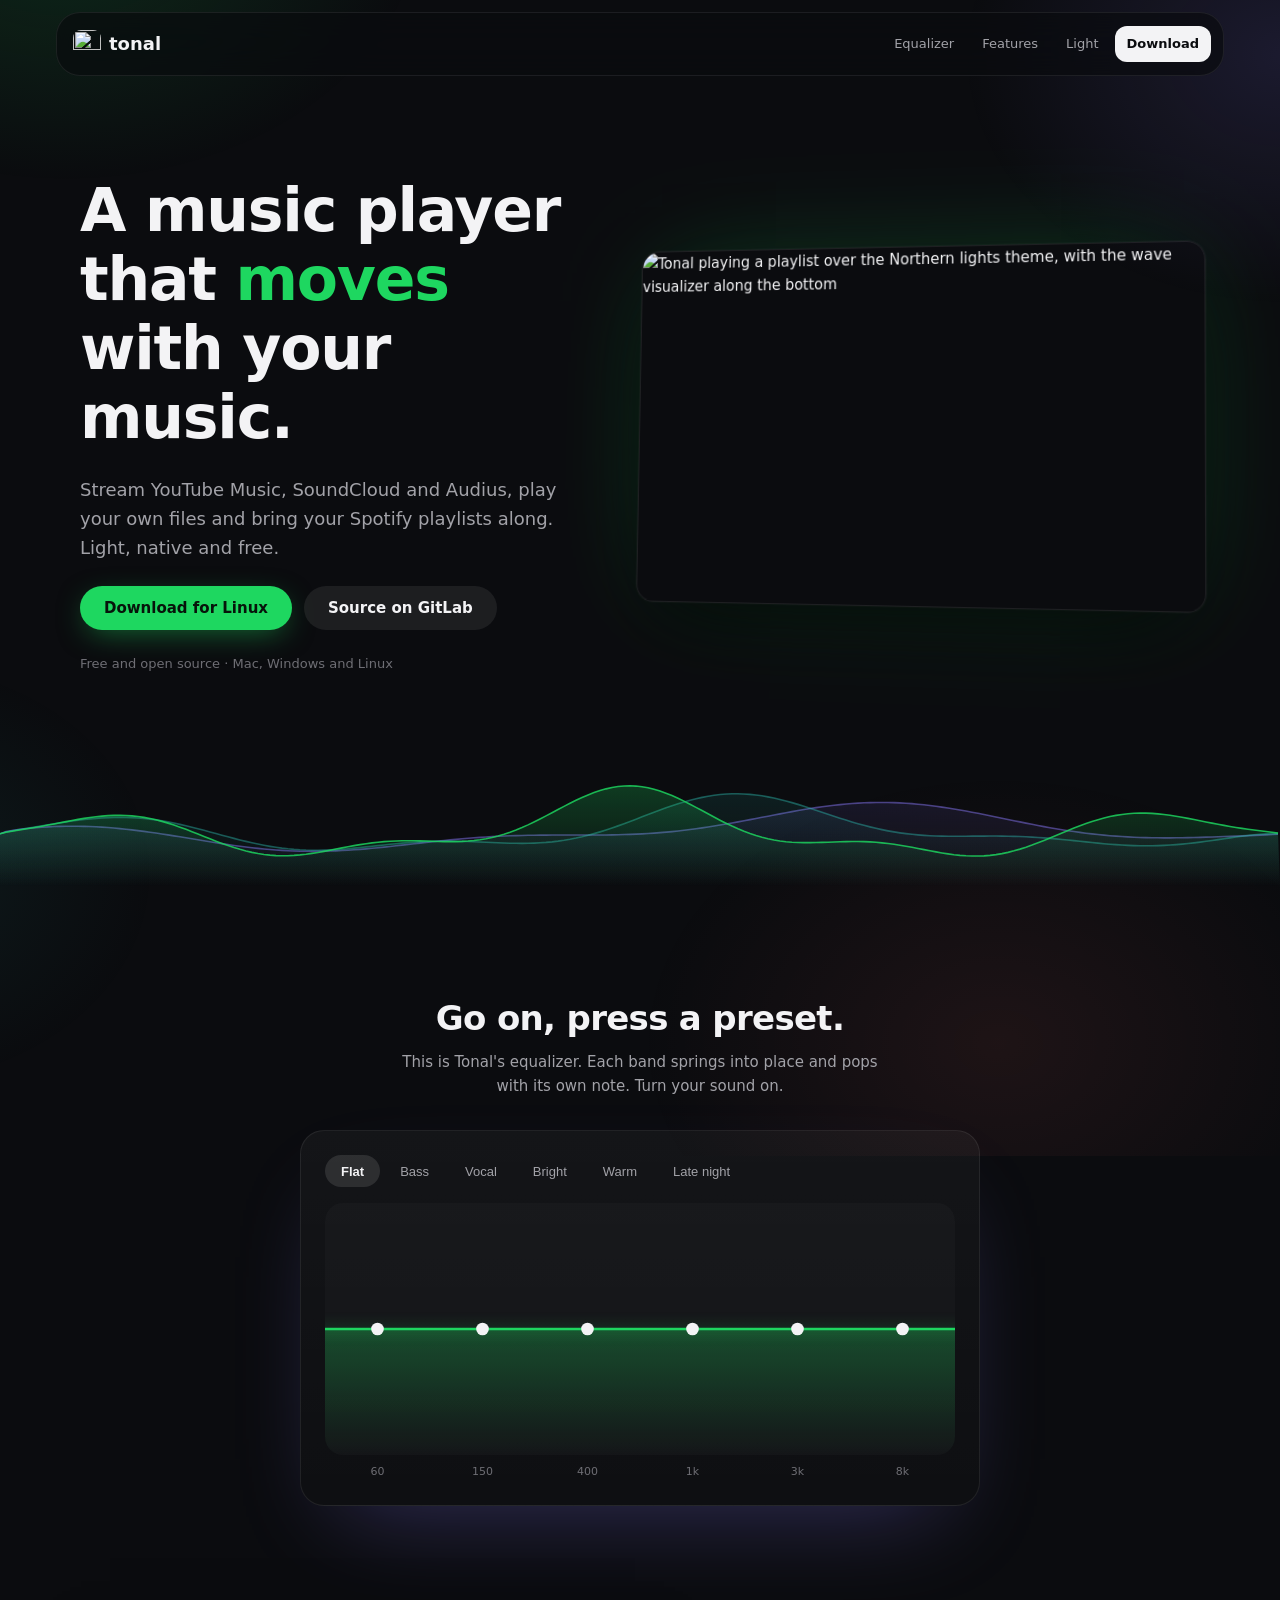
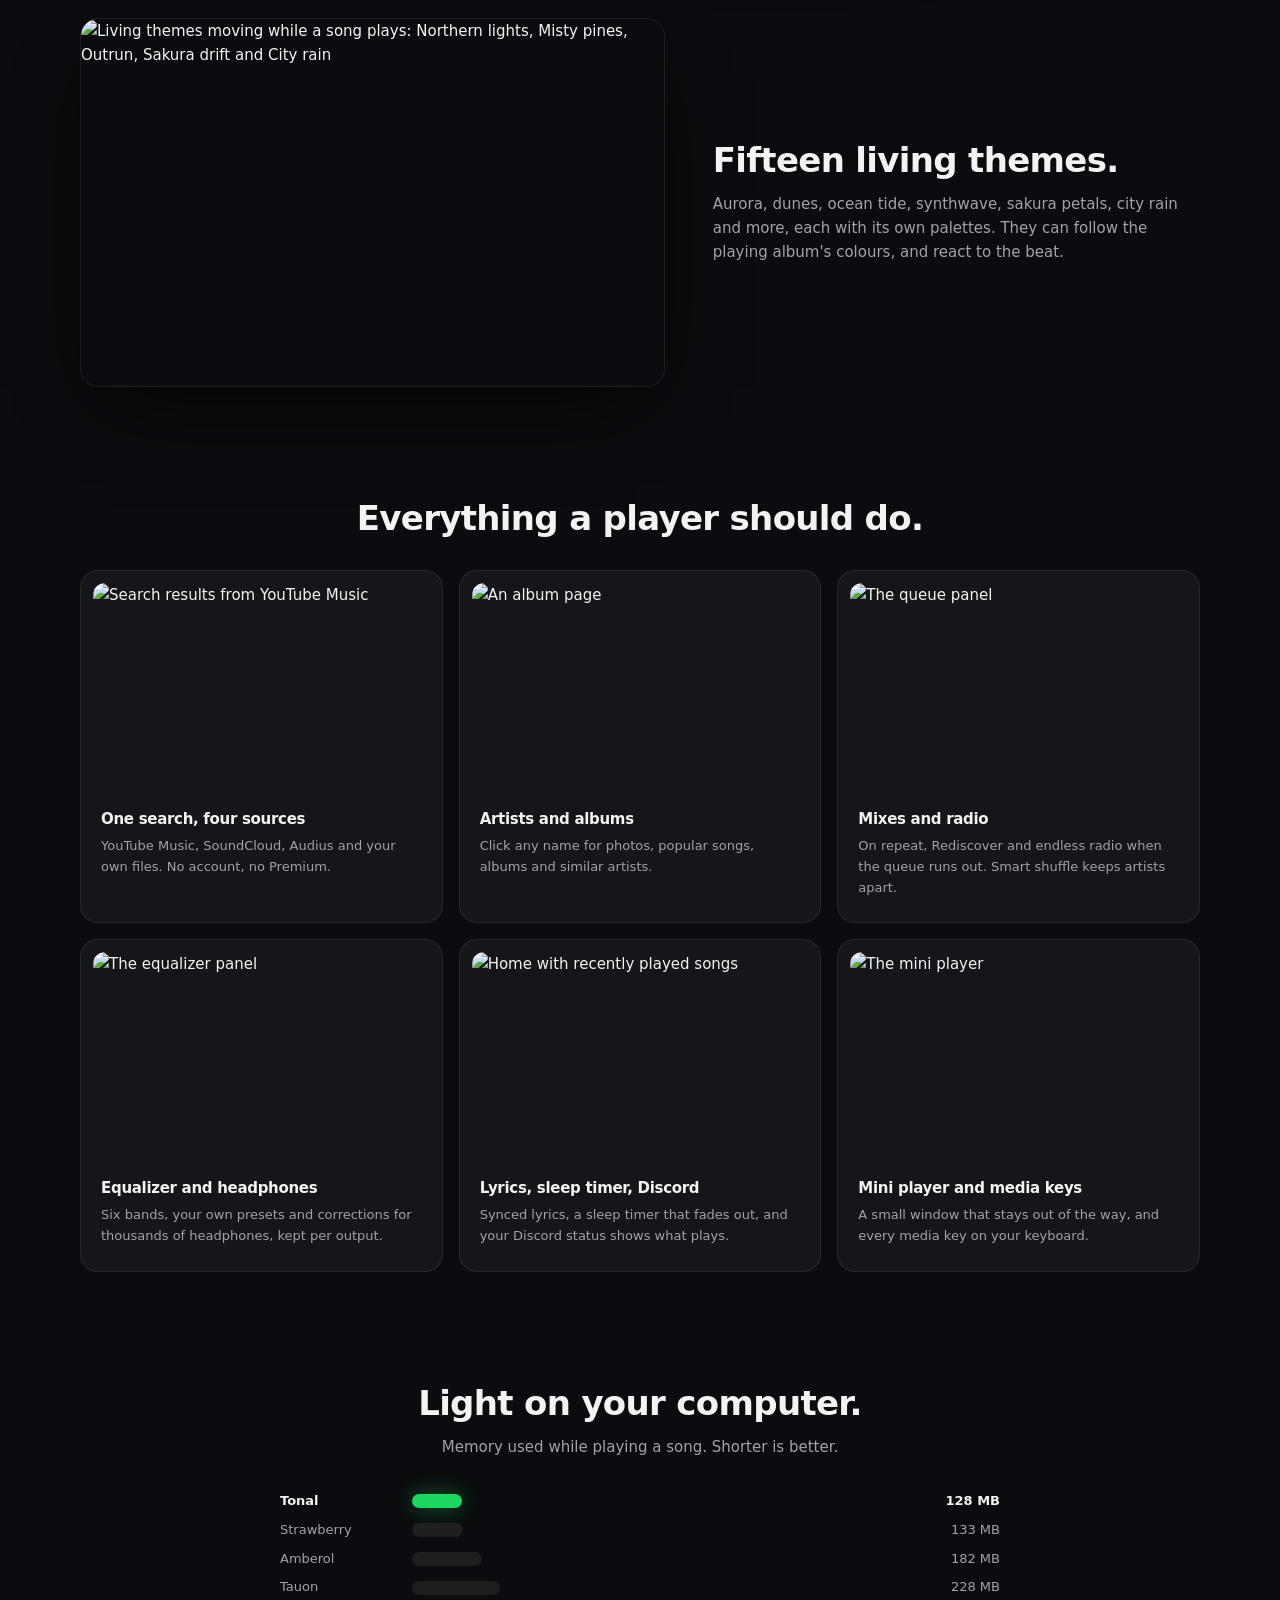
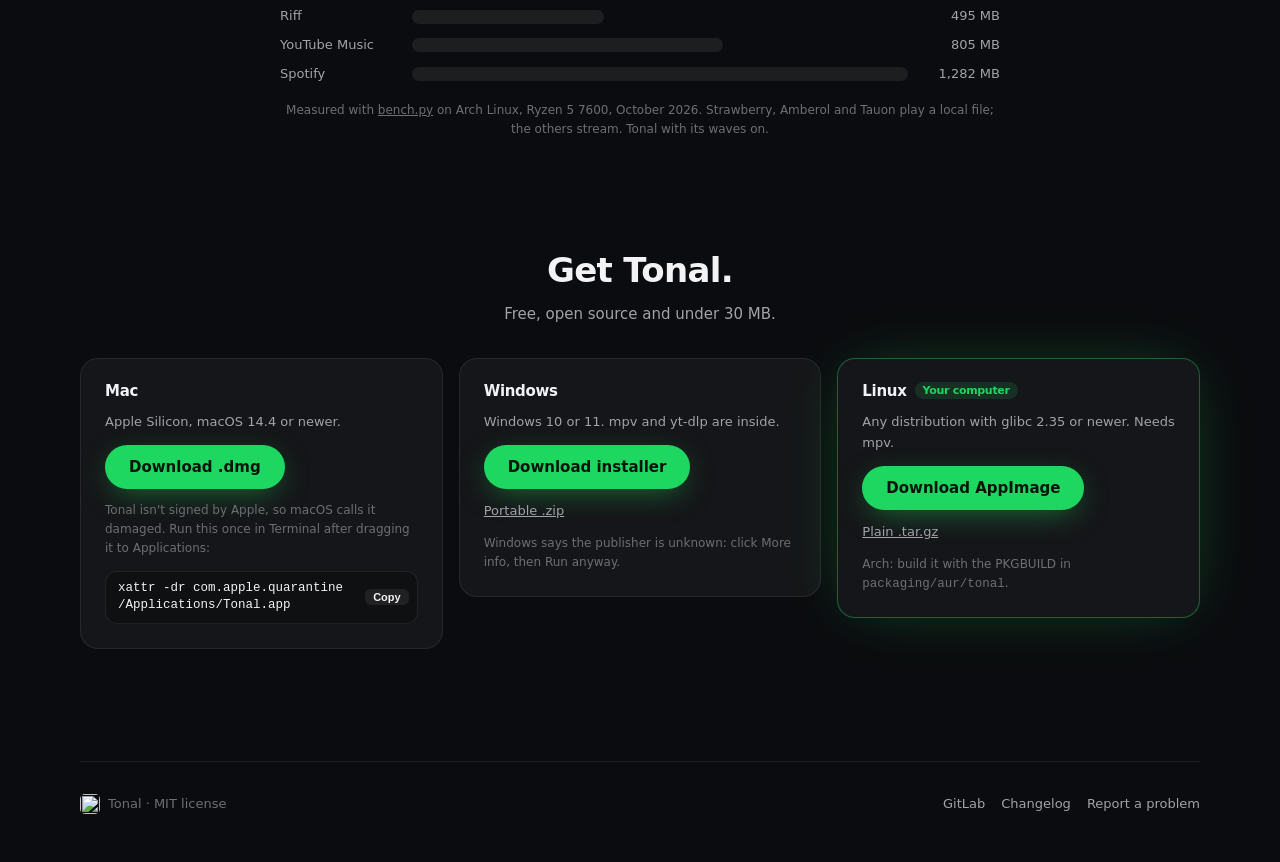
==== site/index.html @ ff6acb48 "feat(site): add tonalplayer.com - One dark page with Tonal's colours, the app's screenshots and a li" ====
<!doctype html>
<html lang="en">
<head>
<meta charset="utf-8">
<meta name="viewport" content="width=device-width, initial-scale=1">
<title>Tonal, a music player that moves with your music</title>
<meta name="description" content="A light, native music player for Mac, Windows and Linux. YouTube Music, SoundCloud, Audius and your own files, with living themes, a bubbly equalizer and synced lyrics. Free and open source.">
<meta name="theme-color" content="#0b0c0f">
<link rel="icon" href="assets/icon.png">
<link rel="canonical" href="https://tonalplayer.com/">
<meta property="og:type" content="website">
<meta property="og:url" content="https://tonalplayer.com/">
<meta property="og:title" content="Tonal, a music player that moves with your music">
<meta property="og:description" content="Light, native and free. YouTube Music, SoundCloud, Audius and your own files.">
<meta property="og:image" content="https://tonalplayer.com/assets/social-preview.png">
<meta name="twitter:card" content="summary_large_image">
<link rel="preload" href="fonts/Inter-SemiBold.ttf" as="font" type="font/ttf" crossorigin>
<link rel="stylesheet" href="style.css">
<script src="main.js" defer></script>
</head>
<body>
<div class="glow" aria-hidden="true"></div>

<header class="bar">
  <a class="brand" href="#top"><img src="assets/icon.png" alt="" width="28" height="28"><span>tonal</span></a>
  <nav>
    <a href="#eq">Equalizer</a>
    <a href="#features">Features</a>
    <a href="#light">Light</a>
    <a class="pill" href="#download">Download</a>
  </nav>
</header>

<main id="top">
  <section class="hero">
    <div class="hero-text reveal">
      <h1>A music player that <span class="moves">moves</span> with your music.</h1>
      <p class="lead">Stream YouTube Music, SoundCloud and Audius, play your own files and bring your Spotify playlists along. Light, native and free.</p>
      <div class="cta">
        <a class="button primary" data-download href="https://gitlab.com/sjdsjadjajdjsa/tonal/-/releases/permalink/latest">
          <span data-download-label>Download Tonal</span>
        </a>
        <a class="button" href="https://gitlab.com/sjdsjadjajdjsa/tonal">Source on GitLab</a>
      </div>
      <p class="meta"><span data-version>Free and open source</span> · Mac, Windows and Linux</p>
    </div>
    <figure class="hero-shot reveal">
      <img src="assets/hero.webp" width="1240" height="780" alt="Tonal playing a playlist over the Northern lights theme, with the wave visualizer along the bottom">
    </figure>
    <canvas class="wave" aria-hidden="true"></canvas>
  </section>

  <section id="eq" class="eq-section">
    <div class="section-head reveal">
      <h2>Go on, press a preset.</h2>
      <p>This is Tonal's equalizer. Each band springs into place and pops with its own note. Turn your sound on.</p>
    </div>
    <div class="eq-card reveal">
      <div class="chips" role="group" aria-label="Equalizer presets"></div>
      <svg class="eq-graph" viewBox="0 0 600 240" role="img" aria-label="Equalizer curve with six bands">
        <defs>
          <linearGradient id="eqfill" x1="0" y1="0" x2="0" y2="1">
            <stop offset="0" stop-color="#1ed760" stop-opacity="0.28"/>
            <stop offset="1" stop-color="#1ed760" stop-opacity="0"/>
          </linearGradient>
        </defs>
        <line class="zero" x1="0" x2="600" y1="120" y2="120"/>
        <path class="eq-fill" fill="url(#eqfill)"/>
        <path class="eq-line"/>
        <g class="eq-rings"></g>
        <g class="eq-dots"></g>
      </svg>
      <div class="eq-labels"><span>60</span><span>150</span><span>400</span><span>1k</span><span>3k</span><span>8k</span></div>
    </div>
  </section>

  <section class="showcase">
    <figure class="reel reveal">
      <img src="assets/themes-reel.webp" width="640" height="403" loading="lazy" alt="Living themes moving while a song plays: Northern lights, Misty pines, Outrun, Sakura drift and City rain">
    </figure>
    <div class="showcase-text reveal">
      <h2>Fifteen living themes.</h2>
      <p>Aurora, dunes, ocean tide, synthwave, sakura petals, city rain and more, each with its own palettes. They can follow the playing album's colours, and react to the beat.</p>
    </div>
  </section>

  <section id="features" class="features">
    <div class="section-head reveal">
      <h2>Everything a player should do.</h2>
    </div>
    <div class="grid">
      <article class="card reveal"><img src="assets/search.webp" loading="lazy" alt="Search results from YouTube Music"><h3>One search, four sources</h3><p>YouTube Music, SoundCloud, Audius and your own files. No account, no Premium.</p></article>
      <article class="card reveal"><img src="assets/album.webp" loading="lazy" alt="An album page"><h3>Artists and albums</h3><p>Click any name for photos, popular songs, albums and similar artists.</p></article>
      <article class="card reveal"><img src="assets/queue.webp" loading="lazy" alt="The queue panel"><h3>Mixes and radio</h3><p>On repeat, Rediscover and endless radio when the queue runs out. Smart shuffle keeps artists apart.</p></article>
      <article class="card reveal"><img src="assets/equalizer.webp" loading="lazy" alt="The equalizer panel"><h3>Equalizer and headphones</h3><p>Six bands, your own presets and corrections for thousands of headphones, kept per output.</p></article>
      <article class="card reveal"><img src="assets/home.webp" loading="lazy" alt="Home with recently played songs"><h3>Lyrics, sleep timer, Discord</h3><p>Synced lyrics, a sleep timer that fades out, and your Discord status shows what plays.</p></article>
      <article class="card reveal"><img src="assets/mini.webp" loading="lazy" alt="The mini player"><h3>Mini player and media keys</h3><p>A small window that stays out of the way, and every media key on your keyboard.</p></article>
    </div>
  </section>

  <section id="light" class="light">
    <div class="section-head reveal">
      <h2>Light on your computer.</h2>
      <p>Memory used while playing a song. Shorter is better.</p>
    </div>
    <div class="bars reveal" role="img" aria-label="Memory while playing: Tonal 128 MB, Strawberry 133 MB, Amberol 182 MB, Tauon 228 MB, Riff 495 MB, YouTube Music 805 MB, Spotify 1282 MB">
      <div class="row me"><span>Tonal</span><i style="--v:128"></i><b>128 MB</b></div>
      <div class="row"><span>Strawberry</span><i style="--v:133"></i><b>133 MB</b></div>
      <div class="row"><span>Amberol</span><i style="--v:182"></i><b>182 MB</b></div>
      <div class="row"><span>Tauon</span><i style="--v:228"></i><b>228 MB</b></div>
      <div class="row"><span>Riff</span><i style="--v:495"></i><b>495 MB</b></div>
      <div class="row"><span>YouTube Music</span><i style="--v:805"></i><b>805 MB</b></div>
      <div class="row"><span>Spotify</span><i style="--v:1282"></i><b>1,282 MB</b></div>
    </div>
    <p class="source reveal">Measured with <a href="https://gitlab.com/sjdsjadjajdjsa/tonal/-/blob/main/bench/bench.py">bench.py</a> on Arch Linux, Ryzen 5 7600, October 2026. Strawberry, Amberol and Tauon play a local file; the others stream. Tonal with its waves on.</p>
  </section>

  <section id="download" class="download">
    <div class="section-head reveal">
      <h2>Get Tonal.</h2>
      <p data-version-line>Free, open source and under 30 MB.</p>
    </div>
    <div class="platforms">
      <article class="platform reveal" data-os="mac">
        <h3>Mac</h3>
        <p>Apple Silicon, macOS 14.4 or newer.</p>
        <a class="button primary" href="https://gitlab.com/sjdsjadjajdjsa/tonal/-/releases/permalink/latest/downloads/tonal-macos-arm64.dmg">Download .dmg</a>
        <p class="note">Tonal isn't signed by Apple, so macOS calls it damaged. Run this once in Terminal after dragging it to Applications:</p>
        <button class="copy" type="button" data-copy="xattr -dr com.apple.quarantine /Applications/Tonal.app"><code>xattr -dr com.apple.quarantine /Applications/Tonal.app</code><span>Copy</span></button>
      </article>
      <article class="platform reveal" data-os="windows">
        <h3>Windows</h3>
        <p>Windows 10 or 11. mpv and yt-dlp are inside.</p>
        <a class="button primary" href="https://gitlab.com/sjdsjadjajdjsa/tonal/-/releases/permalink/latest/downloads/tonal-setup-x86_64.exe">Download installer</a>
        <a class="link" href="https://gitlab.com/sjdsjadjajdjsa/tonal/-/releases/permalink/latest/downloads/tonal-windows-x86_64.zip">Portable .zip</a>
        <p class="note">Windows says the publisher is unknown: click More info, then Run anyway.</p>
      </article>
      <article class="platform reveal" data-os="linux">
        <h3>Linux</h3>
        <p>Any distribution with glibc 2.35 or newer. Needs mpv.</p>
        <a class="button primary" href="https://gitlab.com/sjdsjadjajdjsa/tonal/-/releases/permalink/latest/downloads/tonal-x86_64.AppImage">Download AppImage</a>
        <a class="link" href="https://gitlab.com/sjdsjadjajdjsa/tonal/-/releases/permalink/latest/downloads/tonal-linux-x86_64.tar.gz">Plain .tar.gz</a>
        <p class="note">Arch: build it with the PKGBUILD in <code>packaging/aur/tonal</code>.</p>
      </article>
    </div>
  </section>
</main>

<footer class="foot">
  <span><img src="assets/icon.png" alt="" width="20" height="20"> Tonal · MIT license</span>
  <nav>
    <a href="https://gitlab.com/sjdsjadjajdjsa/tonal">GitLab</a>
    <a href="https://gitlab.com/sjdsjadjajdjsa/tonal/-/blob/main/CHANGELOG.md">Changelog</a>
    <a href="https://gitlab.com/sjdsjadjajdjsa/tonal/-/issues">Report a problem</a>
  </nav>
</footer>
</body>
</html>
---- site/style.css ----
@font-face { font-family: Inter; src: url(fonts/Inter-Regular.ttf); font-weight: 400; font-display: swap; }
@font-face { font-family: Inter; src: url(fonts/Inter-Medium.ttf); font-weight: 500; font-display: swap; }
@font-face { font-family: Inter; src: url(fonts/Inter-SemiBold.ttf); font-weight: 600; font-display: swap; }
@font-face { font-family: Inter; src: url(fonts/Inter-Bold.ttf); font-weight: 700; font-display: swap; }

:root {
  --bg: #0b0c0f;
  --surface: #ffffff0b;
  --raised: #ffffff13;
  --hover: #ffffff1c;
  --border: #ffffff14;
  --text: #f3f3f5;
  --muted: #a2a2a8;
  --faint: #6e6e74;
  --green: #1ed760;
  --violet: #8b7bff;
  --coral: #ff6b6b;
  --teal: #2ec4b6;

  --s1: 4px; --s2: 8px; --s3: 12px; --s4: 16px; --s5: 24px; --s6: 32px; --s7: 48px; --s8: 72px; --s9: 112px;
  --r-s: 8px; --r-m: 12px; --r-l: 18px; --r-xl: 24px;
  --t-s: 13px; --t-m: 15px; --t-l: 18px; --t-xl: clamp(26px, 3vw, 34px); --t-xxl: clamp(36px, 5.2vw, 60px);
  --width: 1120px;
  --bar: 64px;
  --arrive: cubic-bezier(0.22, 1, 0.36, 1);
  --spring: cubic-bezier(0.34, 1.56, 0.64, 1);
}

* { box-sizing: border-box; }
html { scroll-behavior: smooth; scroll-padding-top: calc(var(--bar) + var(--s5)); }
body {
  margin: 0;
  background: var(--bg);
  color: var(--text);
  font: 400 var(--t-m)/1.6 Inter, system-ui, sans-serif;
  -webkit-font-smoothing: antialiased;
  overflow-x: hidden;
}
img { display: block; max-width: 100%; height: auto; }
a { color: inherit; }
h1, h2, h3 { margin: 0; letter-spacing: -0.02em; line-height: 1.15; }
h1 { font-size: var(--t-xxl); font-weight: 700; }
h2 { font-size: var(--t-xl); font-weight: 700; }
h3 { font-size: var(--t-m); font-weight: 600; }
p { margin: 0; color: var(--muted); }
code { font: 500 12.5px/1.4 ui-monospace, SFMono-Regular, Menlo, monospace; }

.glow {
  position: fixed;
  inset: -20vmax;
  z-index: -1;
  pointer-events: none;
  background:
    radial-gradient(40vmax 30vmax at 18% 12%, #1ed76026, transparent 70%),
    radial-gradient(36vmax 28vmax at 86% 22%, #8b7bff22, transparent 70%),
    radial-gradient(40vmax 30vmax at 70% 92%, #ff6b6b14, transparent 70%),
    radial-gradient(30vmax 24vmax at 8% 80%, #2ec4b614, transparent 70%);
  animation: drift 28s ease-in-out infinite alternate;
}
@keyframes drift { to { transform: translate3d(3vmax, -2vmax, 0) rotate(4deg); } }

.bar {
  position: fixed;
  inset: var(--s3) var(--s3) auto;
  z-index: 10;
  height: var(--bar);
  max-width: calc(var(--width) + 2 * var(--s5));
  margin: 0 auto;
  padding: 0 var(--s3) 0 var(--s4);
  display: flex;
  align-items: center;
  justify-content: space-between;
  border: 1px solid var(--border);
  border-radius: var(--r-xl);
  background: #0b0c0fb8;
  backdrop-filter: blur(16px) saturate(1.4);
  -webkit-backdrop-filter: blur(16px) saturate(1.4);
}
.brand { display: flex; align-items: center; gap: var(--s2); font-weight: 700; font-size: var(--t-l); text-decoration: none; }
.brand img { border-radius: var(--r-s); }
.bar nav { display: flex; align-items: center; gap: var(--s1); }
.bar nav a {
  padding: var(--s2) var(--s3);
  border-radius: var(--r-m);
  color: var(--muted);
  font-size: var(--t-s);
  font-weight: 500;
  text-decoration: none;
  transition: background 0.15s, color 0.15s;
}
.bar nav a:hover { background: var(--surface); color: var(--text); }
.bar nav a.pill { background: var(--text); color: var(--bg); font-weight: 600; }
.bar nav a.pill:hover { background: #fff; }

main { display: flex; flex-direction: column; gap: var(--s9); padding-bottom: var(--s9); }
section { width: min(var(--width), 100% - 2 * var(--s5)); margin: 0 auto; }

.hero {
  position: relative;
  padding-top: calc(var(--bar) + var(--s9));
  display: grid;
  grid-template-columns: 1fr 1.15fr;
  gap: var(--s7);
  align-items: center;
}
.hero-text { display: flex; flex-direction: column; gap: var(--s5); }
.moves { color: var(--green); display: inline-block; animation: sway 4s ease-in-out infinite; }
@keyframes sway { 50% { transform: translateY(-0.06em) rotate(-1.5deg); } }
.lead { font-size: var(--t-l); max-width: 30em; }
.cta { display: flex; flex-wrap: wrap; gap: var(--s3); }
.meta { font-size: var(--t-s); color: var(--faint); }
.hero-shot {
  margin: 0;
  border-radius: var(--r-l);
  overflow: hidden;
  border: 1px solid var(--border);
  box-shadow: 0 30px 80px -20px #000c, 0 0 0 1px #ffffff08, 0 0 120px -30px #1ed76055;
  transform: perspective(1400px) rotateY(-9deg) rotateX(3deg);
  transition: transform 0.8s var(--arrive);
}
.hero-shot:hover { transform: perspective(1400px) rotateY(-3deg) rotateX(1deg); }
.wave {
  grid-column: 1 / -1;
  width: 100vw;
  height: 140px;
  margin: var(--s5) calc(50% - 50vw) 0;
}

.button {
  display: inline-flex;
  align-items: center;
  justify-content: center;
  height: 44px;
  padding: 0 var(--s5);
  border-radius: 22px;
  background: var(--raised);
  color: var(--text);
  font-weight: 600;
  font-size: var(--t-m);
  text-decoration: none;
  white-space: nowrap;
  transition: background 0.15s, transform 0.25s var(--spring), box-shadow 0.25s;
}
.button:hover { background: var(--hover); }
.button:active { transform: scale(0.96); }
.button.primary { background: var(--green); color: #07140b; box-shadow: 0 8px 30px -8px #1ed76088; }
.button.primary:hover { background: #3be276; box-shadow: 0 10px 38px -6px #1ed760aa; }

.section-head { display: flex; flex-direction: column; gap: var(--s3); align-items: center; text-align: center; margin-bottom: var(--s6); }
.section-head p { max-width: 34em; }

.eq-card {
  max-width: 680px;
  margin: 0 auto;
  padding: var(--s5);
  border: 1px solid var(--border);
  border-radius: var(--r-xl);
  background: linear-gradient(180deg, #ffffff0a, #ffffff04);
  box-shadow: 0 40px 100px -40px #8b7bff55;
}
.chips { display: flex; flex-wrap: wrap; gap: var(--s1); margin-bottom: var(--s4); }
.chip {
  height: 32px;
  padding: 0 var(--s4);
  border: 0;
  border-radius: 16px;
  background: transparent;
  color: var(--muted);
  font: 500 var(--t-s) Inter, sans-serif;
  cursor: pointer;
  transition: background 0.14s, color 0.14s, transform 0.25s var(--spring);
}
.chip:hover { background: var(--surface); color: var(--text); }
.chip:active { transform: scale(0.94); }
.chip[aria-pressed="true"] { background: var(--hover); color: var(--text); font-weight: 600; }
.eq-graph { width: 100%; height: auto; display: block; border-radius: var(--r-l); background: #ffffff05; overflow: hidden; }
.zero { stroke: #ffffff12; stroke-width: 1; }
.eq-line { fill: none; stroke: #1ed760; stroke-width: 2.5; stroke-linecap: round; filter: drop-shadow(0 0 6px #1ed76088); }
.eq-dots circle { fill: var(--text); }
.eq-rings circle { fill: #1ed76026; stroke: #1ed760; stroke-width: 1.5; }
.eq-labels { display: grid; grid-template-columns: repeat(6, 1fr); padding: var(--s2) 0 0; font-size: 11px; color: var(--faint); text-align: center; }

.showcase { display: grid; grid-template-columns: 1.2fr 1fr; gap: var(--s7); align-items: center; }
.reel { margin: 0; border-radius: var(--r-l); overflow: hidden; border: 1px solid var(--border); box-shadow: 0 30px 80px -30px #000; }
.reel img { width: 100%; }
.showcase-text { display: flex; flex-direction: column; gap: var(--s3); }

.grid { display: grid; grid-template-columns: repeat(3, 1fr); gap: var(--s4); }
.card {
  display: flex;
  flex-direction: column;
  gap: var(--s2);
  padding: var(--s3) var(--s3) var(--s5);
  border: 1px solid var(--border);
  border-radius: var(--r-l);
  background: var(--surface);
  transition: transform 0.35s var(--arrive), background 0.2s, border-color 0.2s;
}
.card:hover { transform: translateY(-4px); background: #ffffff10; border-color: #ffffff22; }
.card img { aspect-ratio: 1240 / 780; object-fit: cover; object-position: top left; border-radius: var(--r-m); margin-bottom: var(--s2); }
.card h3, .card p { padding: 0 var(--s2); }
.card p { font-size: var(--t-s); }

.bars { max-width: 720px; margin: 0 auto; display: flex; flex-direction: column; gap: var(--s2); }
.row { display: grid; grid-template-columns: 120px 1fr 80px; align-items: center; gap: var(--s3); font-size: var(--t-s); color: var(--muted); }
.row i {
  height: 14px;
  width: calc(var(--v) / 1282 * 100%);
  border-radius: 7px;
  background: var(--raised);
  transform-origin: left;
  transform: scaleX(var(--grow, 1));
  transition: transform 1.1s var(--arrive);
}
.row b { font-weight: 500; text-align: right; }
.row.me { color: var(--text); font-weight: 600; }
.row.me i { background: var(--green); box-shadow: 0 0 20px #1ed76066; }
.row.me b { font-weight: 600; }
.bars:not(.seen) .row i { --grow: 0; }
.row:nth-child(n) i { transition-delay: calc(var(--i, 0) * 60ms); }
.source { max-width: 720px; margin: var(--s4) auto 0; font-size: 12px; color: var(--faint); text-align: center; }

.platforms { display: grid; grid-template-columns: repeat(3, 1fr); gap: var(--s4); align-items: start; }
.platform {
  display: flex;
  flex-direction: column;
  align-items: flex-start;
  gap: var(--s3);
  padding: var(--s5);
  border: 1px solid var(--border);
  border-radius: var(--r-l);
  background: var(--surface);
  transition: border-color 0.3s, box-shadow 0.3s;
}
.platform.mine { border-color: #1ed76066; box-shadow: 0 0 60px -20px #1ed76066; }
.platform.mine h3::after { content: "Your computer"; margin-left: var(--s2); padding: 2px var(--s2); border-radius: 10px; background: #1ed76022; color: var(--green); font-size: 11px; font-weight: 600; vertical-align: 2px; }
.platform p { font-size: var(--t-s); }
.platform .note { color: var(--faint); font-size: 12px; }
.link { font-size: var(--t-s); color: var(--muted); }
.link:hover { color: var(--text); }
.copy {
  display: flex;
  align-items: center;
  gap: var(--s2);
  width: 100%;
  padding: var(--s2) var(--s2) var(--s2) var(--s3);
  border: 1px solid var(--border);
  border-radius: var(--r-m);
  background: #00000040;
  color: var(--text);
  cursor: pointer;
  text-align: left;
}
.copy code { flex: 1; min-width: 0; overflow-wrap: anywhere; }
.copy span { padding: 2px var(--s2); border-radius: 6px; background: var(--raised); font-size: 11px; font-weight: 600; }

.foot {
  width: min(var(--width), 100% - 2 * var(--s5));
  margin: 0 auto;
  padding: var(--s6) 0 var(--s7);
  display: flex;
  justify-content: space-between;
  align-items: center;
  gap: var(--s4);
  border-top: 1px solid var(--border);
  font-size: var(--t-s);
  color: var(--faint);
}
.foot span { display: flex; align-items: center; gap: var(--s2); }
.foot img { border-radius: 5px; }
.foot nav { display: flex; gap: var(--s4); }
.foot a { color: var(--muted); text-decoration: none; }
.foot a:hover { color: var(--text); }

.reveal { opacity: 0; transform: translateY(16px); transition: opacity 0.7s var(--arrive), transform 0.7s var(--arrive); }
.reveal.seen { opacity: 1; transform: none; }
.hero-shot.reveal.seen { transform: perspective(1400px) rotateY(-9deg) rotateX(3deg); }

@media (max-width: 900px) {
  :root { --s9: 80px; }
  .hero { grid-template-columns: 1fr; padding-top: calc(var(--bar) + var(--s8)); text-align: center; }
  .hero-text { align-items: center; }
  .cta { justify-content: center; }
  .hero-shot, .hero-shot.reveal.seen, .hero-shot:hover { transform: none; }
  .showcase { grid-template-columns: 1fr; }
  .showcase-text { order: -1; text-align: center; align-items: center; }
  .grid { grid-template-columns: repeat(2, 1fr); }
  .platforms { grid-template-columns: 1fr; max-width: 520px; margin: 0 auto; }
  .platform.mine { order: -1; }
}
@media (max-width: 560px) {
  .bar nav a:not(.pill) { display: none; }
  .grid { grid-template-columns: 1fr; }
  .row { grid-template-columns: 92px 1fr 64px; }
  .eq-card { padding: var(--s4); }
  .foot { flex-direction: column; }
}
@media (prefers-reduced-motion: reduce) {
  *, *::before, *::after { animation: none !important; transition: none !important; }
  .reveal { opacity: 1; transform: none; }
  .bars .row i { --grow: 1; }
}
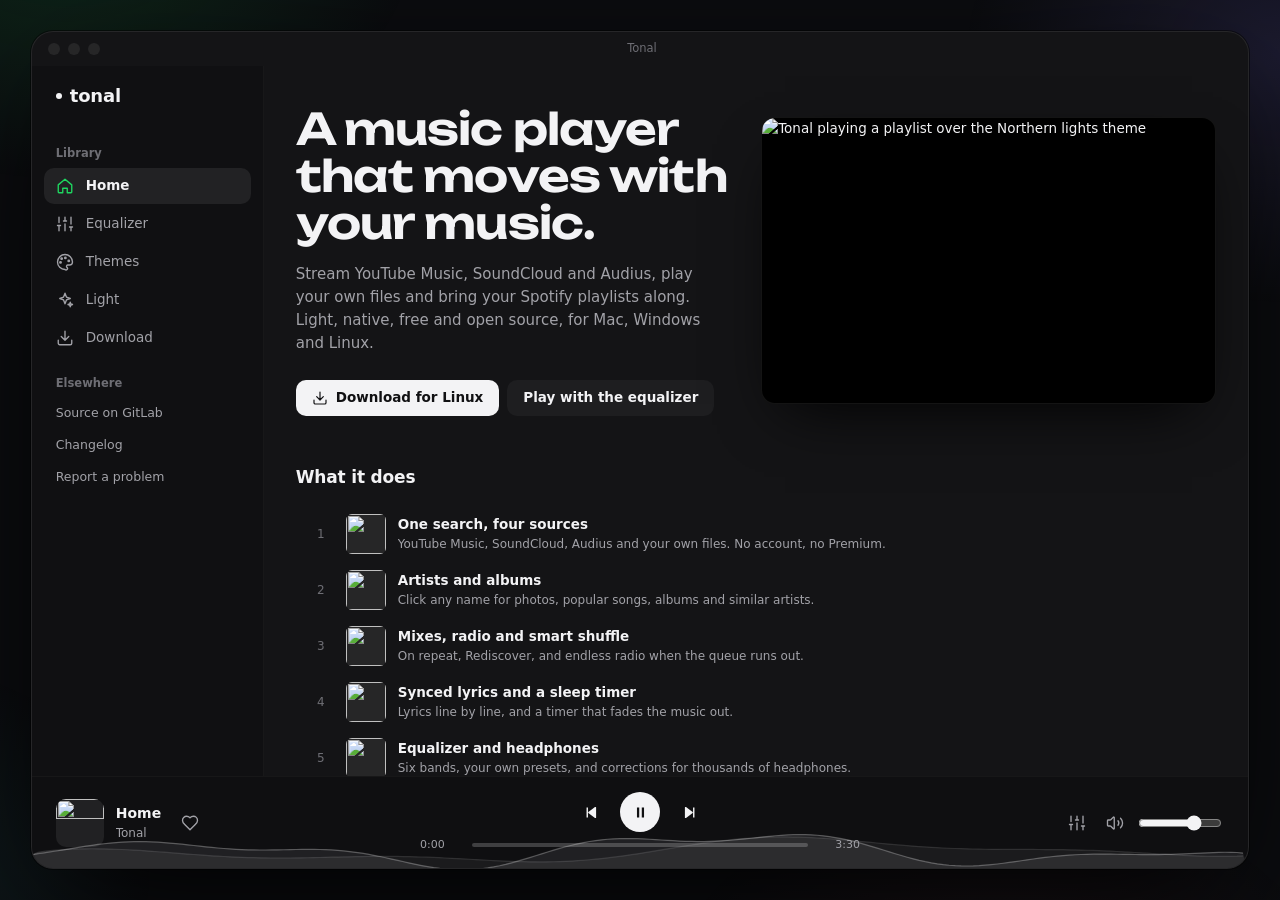
==== commit a33e389b: "feat(site): make the page the app - Put the whole site in one Tonal window: sidebar navigation, page" ====
--- a/site/index.html
+++ b/site/index.html
@@ -2,7 +2,7 @@
 <html lang="en">
 <head>
 <meta charset="utf-8">
-<meta name="viewport" content="width=device-width, initial-scale=1">
+<meta name="viewport" content="width=device-width, initial-scale=1, viewport-fit=cover">
 <title>Tonal, a music player that moves with your music</title>
 <meta name="description" content="A light, native music player for Mac, Windows and Linux. YouTube Music, SoundCloud, Audius and your own files, with living themes, a bubbly equalizer and synced lyrics. Free and open source.">
 <meta name="theme-color" content="#0b0c0f">
@@ -14,145 +14,163 @@
 <meta property="og:description" content="Light, native and free. YouTube Music, SoundCloud, Audius and your own files.">
 <meta property="og:image" content="https://tonalplayer.com/assets/social-preview.png">
 <meta name="twitter:card" content="summary_large_image">
-<link rel="preload" href="fonts/Inter-SemiBold.ttf" as="font" type="font/ttf" crossorigin>
+<link rel="preload" href="fonts/Unbounded.woff2" as="font" type="font/woff2" crossorigin>
 <link rel="stylesheet" href="style.css">
 <script src="main.js" defer></script>
 </head>
 <body>
 <div class="glow" aria-hidden="true"></div>
 
-<header class="bar">
-  <a class="brand" href="#top"><img src="assets/icon.png" alt="" width="28" height="28"><span>tonal</span></a>
-  <nav>
-    <a href="#eq">Equalizer</a>
-    <a href="#features">Features</a>
-    <a href="#light">Light</a>
-    <a class="pill" href="#download">Download</a>
+<svg width="0" height="0" style="position:absolute" aria-hidden="true">
+  <symbol id="i-home" viewBox="0 0 24 24"><path d="M3 10.5 12 3l9 7.5V20a1 1 0 0 1-1 1h-5v-6H9v6H4a1 1 0 0 1-1-1z"/></symbol>
+  <symbol id="i-eq" viewBox="0 0 24 24"><path d="M4 21v-7 M4 10V3 M12 21v-9 M12 8V3 M20 21v-5 M20 12V3 M2 14h4 M10 8h4 M18 16h4"/></symbol>
+  <symbol id="i-palette" viewBox="0 0 24 24"><path d="M12 22a10 10 0 1 1 10-10c0 2.8-2.2 4-4 4h-2.2a1.8 1.8 0 0 0-1.3 3l.3.3A1.8 1.8 0 0 1 12 22z M13.5 6.5a1 1 0 1 1-2 0a1 1 0 1 1 2 0z M18 10.5a1 1 0 1 1-2 0a1 1 0 1 1 2 0z M8.5 7.5a1 1 0 1 1-2 0a1 1 0 1 1 2 0z M7 12.5a1 1 0 1 1-2 0a1 1 0 1 1 2 0z"/></symbol>
+  <symbol id="i-sparkle" viewBox="0 0 24 24"><path d="M12 3l1.9 5.1L19 10l-5.1 1.9L12 17l-1.9-5.1L5 10l5.1-1.9z M19 15l.8 2.2L22 18l-2.2.8L19 21l-.8-2.2L16 18l2.2-.8z"/></symbol>
+  <symbol id="i-download" viewBox="0 0 24 24"><path d="M21 15v4a2 2 0 0 1-2 2H5a2 2 0 0 1-2-2v-4 M7 10l5 5 5-5 M12 15V3"/></symbol>
+  <symbol id="i-heart" viewBox="0 0 24 24"><path d="M19 14c1.49-1.46 3-3.21 3-5.5A5.5 5.5 0 0 0 16.5 3c-1.76 0-3 .5-4.5 2-1.5-1.5-2.74-2-4.5-2A5.5 5.5 0 0 0 2 8.5c0 2.3 1.5 4.05 3 5.5l7 7z"/></symbol>
+  <symbol id="i-play" viewBox="0 0 24 24"><path d="M7 4.5v15a1 1 0 0 0 1.5.86l12.5-7.5a1 1 0 0 0 0-1.72L8.5 3.64A1 1 0 0 0 7 4.5z"/></symbol>
+  <symbol id="i-pause" viewBox="0 0 24 24"><path d="M7 5h3.2v14H7z M13.8 5H17v14h-3.2z"/></symbol>
+  <symbol id="i-prev" viewBox="0 0 24 24"><path d="M18.5 5.1v13.8a1 1 0 0 1-1.6.8L8 13a1.2 1.2 0 0 1 0-2l8.9-6.7a1 1 0 0 1 1.6.8z M5 5h2v14H5z"/></symbol>
+  <symbol id="i-next" viewBox="0 0 24 24"><path d="M5.5 5.1v13.8a1 1 0 0 0 1.6.8L16 13a1.2 1.2 0 0 0 0-2L7.1 4.3a1 1 0 0 0-1.6.8z M17 5h2v14h-2z"/></symbol>
+  <symbol id="i-volume" viewBox="0 0 24 24"><path d="M11 4.7a.7.7 0 0 0-1.2-.5L6.4 7.6A1.4 1.4 0 0 1 5.4 8H3a1 1 0 0 0-1 1v6a1 1 0 0 0 1 1h2.4a1.4 1.4 0 0 1 1 .4l3.4 3.4a.7.7 0 0 0 1.2-.5z M16 9a5 5 0 0 1 0 6 M19.4 18.4a9 9 0 0 0 0-12.8"/></symbol>
+  <symbol id="i-volume-off" viewBox="0 0 24 24"><path d="M11 4.7a.7.7 0 0 0-1.2-.5L6.4 7.6A1.4 1.4 0 0 1 5.4 8H3a1 1 0 0 0-1 1v6a1 1 0 0 0 1 1h2.4a1.4 1.4 0 0 1 1 .4l3.4 3.4a.7.7 0 0 0 1.2-.5z M22 9l-6 6 M16 9l6 6"/></symbol>
+</svg>
+
+<div class="window" role="application" aria-label="Tonal">
+  <div class="titlebar" aria-hidden="true"><i></i><i></i><i></i><span>Tonal</span></div>
+
+  <nav class="sidebar" aria-label="Pages">
+    <a class="brand" href="#/"><i class="dot"></i>tonal</a>
+    <p class="group">Library</p>
+    <a class="nav" href="#/" data-view="home"><svg><use href="#i-home"/></svg><span>Home</span></a>
+    <a class="nav" href="#/equalizer" data-view="equalizer"><svg><use href="#i-eq"/></svg><span>Equalizer</span></a>
+    <a class="nav" href="#/themes" data-view="themes"><svg><use href="#i-palette"/></svg><span>Themes</span></a>
+    <a class="nav" href="#/light" data-view="light"><svg><use href="#i-sparkle"/></svg><span>Light</span></a>
+    <a class="nav" href="#/download" data-view="download"><svg><use href="#i-download"/></svg><span>Download</span></a>
+    <p class="group">Elsewhere</p>
+    <a class="nav out" href="https://gitlab.com/sjdsjadjajdjsa/tonal"><span>Source on GitLab</span></a>
+    <a class="nav out" href="https://gitlab.com/sjdsjadjajdjsa/tonal/-/blob/main/CHANGELOG.md"><span>Changelog</span></a>
+    <a class="nav out" href="https://gitlab.com/sjdsjadjajdjsa/tonal/-/issues"><span>Report a problem</span></a>
   </nav>
-</header>
 
-<main id="top">
-  <section class="hero">
-    <div class="hero-text reveal">
-      <h1>A music player that <span class="moves">moves</span> with your music.</h1>
-      <p class="lead">Stream YouTube Music, SoundCloud and Audius, play your own files and bring your Spotify playlists along. Light, native and free.</p>
-      <div class="cta">
-        <a class="button primary" data-download href="https://gitlab.com/sjdsjadjajdjsa/tonal/-/releases/permalink/latest">
-          <span data-download-label>Download Tonal</span>
-        </a>
-        <a class="button" href="https://gitlab.com/sjdsjadjajdjsa/tonal">Source on GitLab</a>
+  <main class="panel" tabindex="-1">
+    <section class="view" data-view="home" aria-label="Home">
+      <div class="hero">
+        <div class="hero-text">
+          <h1>A music player that moves with your music.</h1>
+          <p class="lead">Stream YouTube Music, SoundCloud and Audius, play your own files and bring your Spotify playlists along. Light, native, free and open source, for Mac, Windows and Linux.</p>
+          <div class="cta">
+            <a class="button primary" data-download href="#/download"><svg><use href="#i-download"/></svg><span data-download-label>Download Tonal</span></a>
+            <a class="button" href="#/equalizer">Play with the equalizer</a>
+          </div>
+        </div>
+        <figure class="shot">
+          <img data-preview src="assets/hero.webp" width="1240" height="780" alt="Tonal playing a playlist over the Northern lights theme">
+        </figure>
       </div>
-      <p class="meta"><span data-version>Free and open source</span> · Mac, Windows and Linux</p>
+      <h2 class="list-head">What it does</h2>
+      <ol class="tracks">
+        <li data-shot="assets/search.webp"><span class="n">1</span><img src="assets/search.webp" alt=""><div><b>One search, four sources</b><small>YouTube Music, SoundCloud, Audius and your own files. No account, no Premium.</small></div></li>
+        <li data-shot="assets/album.webp"><span class="n">2</span><img src="assets/album.webp" alt=""><div><b>Artists and albums</b><small>Click any name for photos, popular songs, albums and similar artists.</small></div></li>
+        <li data-shot="assets/home.webp"><span class="n">3</span><img src="assets/home.webp" alt=""><div><b>Mixes, radio and smart shuffle</b><small>On repeat, Rediscover, and endless radio when the queue runs out.</small></div></li>
+        <li data-shot="assets/queue.webp"><span class="n">4</span><img src="assets/queue.webp" alt=""><div><b>Synced lyrics and a sleep timer</b><small>Lyrics line by line, and a timer that fades the music out.</small></div></li>
+        <li data-shot="assets/equalizer.webp"><span class="n">5</span><img src="assets/equalizer.webp" alt=""><div><b>Equalizer and headphones</b><small>Six bands, your own presets, and corrections for thousands of headphones.</small></div></li>
+        <li data-shot="assets/mini.webp"><span class="n">6</span><img src="assets/mini.webp" alt=""><div><b>Mini player, media keys, Discord</b><small>A small window, every media key, and your Discord status.</small></div></li>
+      </ol>
+    </section>
+
+    <section class="view" data-view="equalizer" aria-label="Equalizer" hidden>
+      <h1>Press a preset.</h1>
+      <p class="lead">This is Tonal's equalizer. Each band springs into place and pops with its own note, so turn your sound on.</p>
+      <div class="eq">
+        <div class="chips" role="group" aria-label="Equalizer presets"></div>
+        <svg class="eq-graph" viewBox="0 0 600 240" role="img" aria-label="Equalizer curve with six bands">
+          <defs>
+            <linearGradient id="eqfill" x1="0" y1="0" x2="0" y2="1">
+              <stop offset="0" stop-color="#1ed760" stop-opacity="0.28"/>
+              <stop offset="1" stop-color="#1ed760" stop-opacity="0"/>
+            </linearGradient>
+          </defs>
+          <line class="zero" x1="0" x2="600" y1="120" y2="120"/>
+          <path class="eq-fill" fill="url(#eqfill)"/>
+          <path class="eq-line"/>
+          <g class="eq-rings"></g>
+          <g class="eq-dots"></g>
+        </svg>
+        <div class="eq-labels"><span>60</span><span>150</span><span>400</span><span>1k</span><span>3k</span><span>8k</span></div>
+      </div>
+      <p class="aside">In the app you can also drag each band, hold a button to hear the song without the equalizer, and keep a different setup for every pair of headphones.</p>
+    </section>
+
+    <section class="view" data-view="themes" aria-label="Themes" hidden>
+      <h1>Fifteen living themes.</h1>
+      <p class="lead">Each theme is a moving scene with its own palettes. A theme can follow the colours of the album that's playing, react to the beat, or belong to one playlist.</p>
+      <figure class="shot wide"><img src="assets/themes-reel.webp" width="640" height="403" loading="lazy" alt="Living themes moving while a song plays: Northern lights, Misty pines, Outrun, Sakura drift and City rain"></figure>
+      <ul class="scenes">
+        <li>Aurora</li><li>Golden dunes</li><li>Ocean tide</li><li>Misty pines</li><li>Liquid glass</li><li>Outrun</li><li>Sakura drift</li><li>City rain</li><li>Lavender haze</li><li>and six more</li>
+      </ul>
+    </section>
+
+    <section class="view" data-view="light" aria-label="Light" hidden>
+      <h1>Light on your computer.</h1>
+      <p class="lead">Memory used while playing a song. Shorter is better.</p>
+      <div class="bars" role="img" aria-label="Memory while playing: Tonal 128 MB, Strawberry 133 MB, Amberol 182 MB, Tauon 228 MB, Riff 495 MB, YouTube Music 805 MB, Spotify 1282 MB">
+        <div class="row me"><span>Tonal</span><i style="--v:128"></i><b>128 MB</b></div>
+        <div class="row"><span>Strawberry</span><i style="--v:133"></i><b>133 MB</b></div>
+        <div class="row"><span>Amberol</span><i style="--v:182"></i><b>182 MB</b></div>
+        <div class="row"><span>Tauon</span><i style="--v:228"></i><b>228 MB</b></div>
+        <div class="row"><span>Riff</span><i style="--v:495"></i><b>495 MB</b></div>
+        <div class="row"><span>YouTube Music</span><i style="--v:805"></i><b>805 MB</b></div>
+        <div class="row"><span>Spotify</span><i style="--v:1282"></i><b>1,282 MB</b></div>
+      </div>
+      <p class="aside">Measured with <a href="https://gitlab.com/sjdsjadjajdjsa/tonal/-/blob/main/bench/bench.py">bench.py</a> on Arch Linux with a Ryzen 5 7600, October 2026, with Tonal's waves on. Strawberry, Amberol and Tauon play a local file; the others stream, which costs more. With its waves off, Tonal uses 118 MB.</p>
+    </section>
+
+    <section class="view" data-view="download" aria-label="Download" hidden>
+      <h1>Get Tonal.</h1>
+      <p class="lead" data-version-line>Free and open source.</p>
+      <div class="groups">
+        <div class="group-card" data-os="mac">
+          <h2>Mac</h2>
+          <div class="setting"><div><b>Tonal for Mac</b><small>Apple Silicon, macOS 14.4 or newer</small></div><a class="button primary" href="https://gitlab.com/sjdsjadjajdjsa/tonal/-/releases/permalink/latest/downloads/tonal-macos-arm64.dmg">Download .dmg</a></div>
+          <div class="setting stack"><div><b>Then run this once in Terminal</b><small>Tonal isn't signed by Apple, so macOS calls it damaged until you do.</small></div><button class="copy" type="button" data-copy="xattr -dr com.apple.quarantine /Applications/Tonal.app"><code>xattr -dr com.apple.quarantine /Applications/Tonal.app</code><span>Copy</span></button></div>
+        </div>
+        <div class="group-card" data-os="windows">
+          <h2>Windows</h2>
+          <div class="setting"><div><b>Installer</b><small>Windows 10 or 11. mpv and yt-dlp are inside.</small></div><a class="button primary" href="https://gitlab.com/sjdsjadjajdjsa/tonal/-/releases/permalink/latest/downloads/tonal-setup-x86_64.exe">Download</a></div>
+          <div class="setting"><div><b>Portable</b><small>Unzip anywhere, even a USB stick.</small></div><a class="button" href="https://gitlab.com/sjdsjadjajdjsa/tonal/-/releases/permalink/latest/downloads/tonal-windows-x86_64.zip">.zip</a></div>
+        </div>
+        <div class="group-card" data-os="linux">
+          <h2>Linux</h2>
+          <div class="setting"><div><b>AppImage</b><small>glibc 2.35 or newer. Needs mpv.</small></div><a class="button primary" href="https://gitlab.com/sjdsjadjajdjsa/tonal/-/releases/permalink/latest/downloads/tonal-x86_64.AppImage">Download</a></div>
+          <div class="setting"><div><b>Plain folder</b><small>The same build as a .tar.gz.</small></div><a class="button" href="https://gitlab.com/sjdsjadjajdjsa/tonal/-/releases/permalink/latest/downloads/tonal-linux-x86_64.tar.gz">.tar.gz</a></div>
+        </div>
+      </div>
+      <p class="aside">Tonal updates itself from Settings, Updates. Arch users can build it with the PKGBUILD in <code>packaging/aur/tonal</code>.</p>
+    </section>
+  </main>
+
+  <footer class="player" aria-label="Player">
+    <canvas class="waves" aria-hidden="true"></canvas>
+    <div class="now">
+      <img src="assets/icon.png" width="48" height="48" alt="">
+      <div><b data-now>Home</b><small data-version>Tonal</small></div>
+      <button class="icon heart" type="button" aria-label="Like" aria-pressed="false"><svg><use href="#i-heart"/></svg></button>
     </div>
-    <figure class="hero-shot reveal">
-      <img src="assets/hero.webp" width="1240" height="780" alt="Tonal playing a playlist over the Northern lights theme, with the wave visualizer along the bottom">
-    </figure>
-    <canvas class="wave" aria-hidden="true"></canvas>
-  </section>
-
-  <section id="eq" class="eq-section">
-    <div class="section-head reveal">
-      <h2>Go on, press a preset.</h2>
-      <p>This is Tonal's equalizer. Each band springs into place and pops with its own note. Turn your sound on.</p>
+    <div class="transport">
+      <div class="buttons">
+        <button class="icon" type="button" data-step="-1" aria-label="Previous page"><svg class="fill"><use href="#i-prev"/></svg></button>
+        <button class="play" type="button" aria-label="Pause motion"><svg class="fill"><use href="#i-pause"/></svg></button>
+        <button class="icon" type="button" data-step="1" aria-label="Next page"><svg class="fill"><use href="#i-next"/></svg></button>
+      </div>
+      <div class="progress"><span data-elapsed>0:00</span><div class="scrub" role="slider" tabindex="0" aria-label="Scroll the page" aria-valuemin="0" aria-valuemax="100" aria-valuenow="0"><i></i></div><span data-total>3:30</span></div>
     </div>
-    <div class="eq-card reveal">
-      <div class="chips" role="group" aria-label="Equalizer presets"></div>
-      <svg class="eq-graph" viewBox="0 0 600 240" role="img" aria-label="Equalizer curve with six bands">
-        <defs>
-          <linearGradient id="eqfill" x1="0" y1="0" x2="0" y2="1">
-            <stop offset="0" stop-color="#1ed760" stop-opacity="0.28"/>
-            <stop offset="1" stop-color="#1ed760" stop-opacity="0"/>
-          </linearGradient>
-        </defs>
-        <line class="zero" x1="0" x2="600" y1="120" y2="120"/>
-        <path class="eq-fill" fill="url(#eqfill)"/>
-        <path class="eq-line"/>
-        <g class="eq-rings"></g>
-        <g class="eq-dots"></g>
-      </svg>
-      <div class="eq-labels"><span>60</span><span>150</span><span>400</span><span>1k</span><span>3k</span><span>8k</span></div>
+    <div class="right">
+      <a class="icon" href="#/equalizer" aria-label="Equalizer"><svg><use href="#i-eq"/></svg></a>
+      <button class="icon" type="button" data-mute aria-label="Mute the equalizer sounds"><svg><use href="#i-volume"/></svg></button>
+      <input class="volume" type="range" min="0" max="100" value="70" aria-label="Equalizer sound volume">
     </div>
-  </section>
-
-  <section class="showcase">
-    <figure class="reel reveal">
-      <img src="assets/themes-reel.webp" width="640" height="403" loading="lazy" alt="Living themes moving while a song plays: Northern lights, Misty pines, Outrun, Sakura drift and City rain">
-    </figure>
-    <div class="showcase-text reveal">
-      <h2>Fifteen living themes.</h2>
-      <p>Aurora, dunes, ocean tide, synthwave, sakura petals, city rain and more, each with its own palettes. They can follow the playing album's colours, and react to the beat.</p>
-    </div>
-  </section>
-
-  <section id="features" class="features">
-    <div class="section-head reveal">
-      <h2>Everything a player should do.</h2>
-    </div>
-    <div class="grid">
-      <article class="card reveal"><img src="assets/search.webp" loading="lazy" alt="Search results from YouTube Music"><h3>One search, four sources</h3><p>YouTube Music, SoundCloud, Audius and your own files. No account, no Premium.</p></article>
-      <article class="card reveal"><img src="assets/album.webp" loading="lazy" alt="An album page"><h3>Artists and albums</h3><p>Click any name for photos, popular songs, albums and similar artists.</p></article>
-      <article class="card reveal"><img src="assets/queue.webp" loading="lazy" alt="The queue panel"><h3>Mixes and radio</h3><p>On repeat, Rediscover and endless radio when the queue runs out. Smart shuffle keeps artists apart.</p></article>
-      <article class="card reveal"><img src="assets/equalizer.webp" loading="lazy" alt="The equalizer panel"><h3>Equalizer and headphones</h3><p>Six bands, your own presets and corrections for thousands of headphones, kept per output.</p></article>
-      <article class="card reveal"><img src="assets/home.webp" loading="lazy" alt="Home with recently played songs"><h3>Lyrics, sleep timer, Discord</h3><p>Synced lyrics, a sleep timer that fades out, and your Discord status shows what plays.</p></article>
-      <article class="card reveal"><img src="assets/mini.webp" loading="lazy" alt="The mini player"><h3>Mini player and media keys</h3><p>A small window that stays out of the way, and every media key on your keyboard.</p></article>
-    </div>
-  </section>
-
-  <section id="light" class="light">
-    <div class="section-head reveal">
-      <h2>Light on your computer.</h2>
-      <p>Memory used while playing a song. Shorter is better.</p>
-    </div>
-    <div class="bars reveal" role="img" aria-label="Memory while playing: Tonal 128 MB, Strawberry 133 MB, Amberol 182 MB, Tauon 228 MB, Riff 495 MB, YouTube Music 805 MB, Spotify 1282 MB">
-      <div class="row me"><span>Tonal</span><i style="--v:128"></i><b>128 MB</b></div>
-      <div class="row"><span>Strawberry</span><i style="--v:133"></i><b>133 MB</b></div>
-      <div class="row"><span>Amberol</span><i style="--v:182"></i><b>182 MB</b></div>
-      <div class="row"><span>Tauon</span><i style="--v:228"></i><b>228 MB</b></div>
-      <div class="row"><span>Riff</span><i style="--v:495"></i><b>495 MB</b></div>
-      <div class="row"><span>YouTube Music</span><i style="--v:805"></i><b>805 MB</b></div>
-      <div class="row"><span>Spotify</span><i style="--v:1282"></i><b>1,282 MB</b></div>
-    </div>
-    <p class="source reveal">Measured with <a href="https://gitlab.com/sjdsjadjajdjsa/tonal/-/blob/main/bench/bench.py">bench.py</a> on Arch Linux, Ryzen 5 7600, October 2026. Strawberry, Amberol and Tauon play a local file; the others stream. Tonal with its waves on.</p>
-  </section>
-
-  <section id="download" class="download">
-    <div class="section-head reveal">
-      <h2>Get Tonal.</h2>
-      <p data-version-line>Free, open source and under 30 MB.</p>
-    </div>
-    <div class="platforms">
-      <article class="platform reveal" data-os="mac">
-        <h3>Mac</h3>
-        <p>Apple Silicon, macOS 14.4 or newer.</p>
-        <a class="button primary" href="https://gitlab.com/sjdsjadjajdjsa/tonal/-/releases/permalink/latest/downloads/tonal-macos-arm64.dmg">Download .dmg</a>
-        <p class="note">Tonal isn't signed by Apple, so macOS calls it damaged. Run this once in Terminal after dragging it to Applications:</p>
-        <button class="copy" type="button" data-copy="xattr -dr com.apple.quarantine /Applications/Tonal.app"><code>xattr -dr com.apple.quarantine /Applications/Tonal.app</code><span>Copy</span></button>
-      </article>
-      <article class="platform reveal" data-os="windows">
-        <h3>Windows</h3>
-        <p>Windows 10 or 11. mpv and yt-dlp are inside.</p>
-        <a class="button primary" href="https://gitlab.com/sjdsjadjajdjsa/tonal/-/releases/permalink/latest/downloads/tonal-setup-x86_64.exe">Download installer</a>
-        <a class="link" href="https://gitlab.com/sjdsjadjajdjsa/tonal/-/releases/permalink/latest/downloads/tonal-windows-x86_64.zip">Portable .zip</a>
-        <p class="note">Windows says the publisher is unknown: click More info, then Run anyway.</p>
-      </article>
-      <article class="platform reveal" data-os="linux">
-        <h3>Linux</h3>
-        <p>Any distribution with glibc 2.35 or newer. Needs mpv.</p>
-        <a class="button primary" href="https://gitlab.com/sjdsjadjajdjsa/tonal/-/releases/permalink/latest/downloads/tonal-x86_64.AppImage">Download AppImage</a>
-        <a class="link" href="https://gitlab.com/sjdsjadjajdjsa/tonal/-/releases/permalink/latest/downloads/tonal-linux-x86_64.tar.gz">Plain .tar.gz</a>
-        <p class="note">Arch: build it with the PKGBUILD in <code>packaging/aur/tonal</code>.</p>
-      </article>
-    </div>
-  </section>
-</main>
-
-<footer class="foot">
-  <span><img src="assets/icon.png" alt="" width="20" height="20"> Tonal · MIT license</span>
-  <nav>
-    <a href="https://gitlab.com/sjdsjadjajdjsa/tonal">GitLab</a>
-    <a href="https://gitlab.com/sjdsjadjajdjsa/tonal/-/blob/main/CHANGELOG.md">Changelog</a>
-    <a href="https://gitlab.com/sjdsjadjajdjsa/tonal/-/issues">Report a problem</a>
-  </nav>
-</footer>
+  </footer>
+</div>
 </body>
 </html>
--- a/site/style.css
+++ b/site/style.css
@@ -1,49 +1,57 @@
+@font-face { font-family: Unbounded; src: url(fonts/Unbounded.woff2) format("woff2"); font-weight: 200 900; font-display: swap; }
 @font-face { font-family: Inter; src: url(fonts/Inter-Regular.ttf); font-weight: 400; font-display: swap; }
 @font-face { font-family: Inter; src: url(fonts/Inter-Medium.ttf); font-weight: 500; font-display: swap; }
 @font-face { font-family: Inter; src: url(fonts/Inter-SemiBold.ttf); font-weight: 600; font-display: swap; }
 @font-face { font-family: Inter; src: url(fonts/Inter-Bold.ttf); font-weight: 700; font-display: swap; }
 
+/* Colours and sizes are Tonal's own (ui/theme.slint). */
 :root {
   --bg: #0b0c0f;
+  --window: #141416;
+  --sidebar: #0000002e;
+  --bar: #0000003d;
   --surface: #ffffff0b;
   --raised: #ffffff13;
-  --hover: #ffffff1c;
+  --hover: #ffffff17;
   --border: #ffffff14;
   --text: #f3f3f5;
   --muted: #a2a2a8;
   --faint: #6e6e74;
+  --popup: #1c1c1f;
   --green: #1ed760;
-  --violet: #8b7bff;
-  --coral: #ff6b6b;
-  --teal: #2ec4b6;
-
-  --s1: 4px; --s2: 8px; --s3: 12px; --s4: 16px; --s5: 24px; --s6: 32px; --s7: 48px; --s8: 72px; --s9: 112px;
-  --r-s: 8px; --r-m: 12px; --r-l: 18px; --r-xl: 24px;
-  --t-s: 13px; --t-m: 15px; --t-l: 18px; --t-xl: clamp(26px, 3vw, 34px); --t-xxl: clamp(36px, 5.2vw, 60px);
-  --width: 1120px;
-  --bar: 64px;
+
+  --s1: 4px; --s2: 8px; --s3: 12px; --s4: 16px; --s5: 24px; --s6: 32px; --s7: 48px; --s8: 72px;
+  --r-s: 6px; --r-m: 10px; --r-l: 14px; --r-xl: 22px;
+  --t-xs: 11.5px; --t-s: 12.5px; --t-m: 13.5px; --t-l: 15px; --t-xl: clamp(26px, 3.4vw, 46px);
+  --sidebar-w: 232px;
+  --bar-h: 92px;
   --arrive: cubic-bezier(0.22, 1, 0.36, 1);
   --spring: cubic-bezier(0.34, 1.56, 0.64, 1);
 }
 
 * { box-sizing: border-box; }
-html { scroll-behavior: smooth; scroll-padding-top: calc(var(--bar) + var(--s5)); }
+html, body { height: 100%; }
 body {
   margin: 0;
+  display: grid;
+  place-items: center;
+  padding: clamp(0px, 2.4vw, var(--s7));
   background: var(--bg);
   color: var(--text);
-  font: 400 var(--t-m)/1.6 Inter, system-ui, sans-serif;
+  font: 400 var(--t-m)/1.55 Inter, system-ui, sans-serif;
   -webkit-font-smoothing: antialiased;
-  overflow-x: hidden;
+  overflow: hidden;
 }
 img { display: block; max-width: 100%; height: auto; }
 a { color: inherit; }
-h1, h2, h3 { margin: 0; letter-spacing: -0.02em; line-height: 1.15; }
-h1 { font-size: var(--t-xxl); font-weight: 700; }
-h2 { font-size: var(--t-xl); font-weight: 700; }
-h3 { font-size: var(--t-m); font-weight: 600; }
-p { margin: 0; color: var(--muted); }
-code { font: 500 12.5px/1.4 ui-monospace, SFMono-Regular, Menlo, monospace; }
+button { font: inherit; color: inherit; }
+h1, h2 { margin: 0; }
+h1 { font: 600 var(--t-xl)/1.08 Unbounded, Inter, sans-serif; letter-spacing: -0.02em; }
+h2 { font-size: 17px; font-weight: 700; letter-spacing: -0.01em; }
+p { margin: 0; }
+code { font: 500 12px/1.4 ui-monospace, SFMono-Regular, Menlo, monospace; }
+svg { width: 18px; height: 18px; fill: none; stroke: currentColor; stroke-width: 1.8; stroke-linecap: round; stroke-linejoin: round; flex: none; }
+svg.fill { fill: currentColor; stroke: none; }
 
 .glow {
   position: fixed;
@@ -51,7 +59,7 @@
   z-index: -1;
   pointer-events: none;
   background:
-    radial-gradient(40vmax 30vmax at 18% 12%, #1ed76026, transparent 70%),
+    radial-gradient(40vmax 30vmax at 18% 12%, #1ed76024, transparent 70%),
     radial-gradient(36vmax 28vmax at 86% 22%, #8b7bff22, transparent 70%),
     radial-gradient(40vmax 30vmax at 70% 92%, #ff6b6b14, transparent 70%),
     radial-gradient(30vmax 24vmax at 8% 80%, #2ec4b614, transparent 70%);
@@ -59,244 +67,206 @@
 }
 @keyframes drift { to { transform: translate3d(3vmax, -2vmax, 0) rotate(4deg); } }
 
-.bar {
-  position: fixed;
-  inset: var(--s3) var(--s3) auto;
-  z-index: 10;
-  height: var(--bar);
-  max-width: calc(var(--width) + 2 * var(--s5));
-  margin: 0 auto;
-  padding: 0 var(--s3) 0 var(--s4);
+/* The window: Tonal, at the size it opens. */
+.window {
+  position: relative;
+  width: min(1400px, 100%);
+  height: min(900px, 100%);
+  display: grid;
+  grid-template: "title title" auto "side panel" 1fr "bar bar" var(--bar-h) / var(--sidebar-w) 1fr;
+  border: 1px solid var(--border);
+  border-radius: var(--r-xl);
+  background: var(--window);
+  box-shadow: 0 40px 120px -30px #000, 0 0 0 1px #00000080;
+  overflow: hidden;
+  animation: open 0.7s var(--arrive) both;
+}
+@keyframes open { from { opacity: 0; transform: translateY(14px) scale(0.985); } }
+.titlebar { grid-area: title; display: flex; align-items: center; gap: var(--s2); height: 34px; padding: 0 var(--s4); color: var(--faint); font-size: var(--t-xs); font-weight: 500; }
+.titlebar i { width: 12px; height: 12px; border-radius: 50%; background: var(--raised); }
+.titlebar span { margin: 0 auto; padding-right: 56px; }
+
+.sidebar {
+  grid-area: side;
+  display: flex;
+  flex-direction: column;
+  gap: 2px;
+  padding: var(--s2) var(--s3) var(--s4);
+  background: var(--sidebar);
+  border-right: 1px solid #ffffff08;
+  overflow-y: auto;
+  animation: fade 0.5s var(--arrive) both;
+}
+@keyframes fade { from { opacity: 0; } }
+.brand { display: flex; align-items: center; gap: var(--s2); height: 44px; padding: 0 var(--s3); margin-bottom: var(--s2); font-size: 18px; font-weight: 700; letter-spacing: -0.01em; text-decoration: none; }
+.brand .dot { width: 6px; height: 6px; border-radius: 50%; background: var(--text); }
+.group { height: 26px; margin-top: var(--s3); padding: 0 var(--s3); font-size: var(--t-xs); font-weight: 600; color: var(--faint); line-height: 26px; }
+.nav {
   display: flex;
   align-items: center;
-  justify-content: space-between;
-  border: 1px solid var(--border);
-  border-radius: var(--r-xl);
-  background: #0b0c0fb8;
-  backdrop-filter: blur(16px) saturate(1.4);
-  -webkit-backdrop-filter: blur(16px) saturate(1.4);
-}
-.brand { display: flex; align-items: center; gap: var(--s2); font-weight: 700; font-size: var(--t-l); text-decoration: none; }
-.brand img { border-radius: var(--r-s); }
-.bar nav { display: flex; align-items: center; gap: var(--s1); }
-.bar nav a {
-  padding: var(--s2) var(--s3);
+  gap: var(--s3);
+  height: 36px;
+  padding: 0 var(--s3);
   border-radius: var(--r-m);
   color: var(--muted);
-  font-size: var(--t-s);
   font-weight: 500;
   text-decoration: none;
-  transition: background 0.15s, color 0.15s;
-}
-.bar nav a:hover { background: var(--surface); color: var(--text); }
-.bar nav a.pill { background: var(--text); color: var(--bg); font-weight: 600; }
-.bar nav a.pill:hover { background: #fff; }
-
-main { display: flex; flex-direction: column; gap: var(--s9); padding-bottom: var(--s9); }
-section { width: min(var(--width), 100% - 2 * var(--s5)); margin: 0 auto; }
-
-.hero {
-  position: relative;
-  padding-top: calc(var(--bar) + var(--s9));
-  display: grid;
-  grid-template-columns: 1fr 1.15fr;
-  gap: var(--s7);
-  align-items: center;
-}
-.hero-text { display: flex; flex-direction: column; gap: var(--s5); }
-.moves { color: var(--green); display: inline-block; animation: sway 4s ease-in-out infinite; }
-@keyframes sway { 50% { transform: translateY(-0.06em) rotate(-1.5deg); } }
-.lead { font-size: var(--t-l); max-width: 30em; }
-.cta { display: flex; flex-wrap: wrap; gap: var(--s3); }
-.meta { font-size: var(--t-s); color: var(--faint); }
-.hero-shot {
-  margin: 0;
-  border-radius: var(--r-l);
-  overflow: hidden;
-  border: 1px solid var(--border);
-  box-shadow: 0 30px 80px -20px #000c, 0 0 0 1px #ffffff08, 0 0 120px -30px #1ed76055;
-  transform: perspective(1400px) rotateY(-9deg) rotateX(3deg);
-  transition: transform 0.8s var(--arrive);
-}
-.hero-shot:hover { transform: perspective(1400px) rotateY(-3deg) rotateX(1deg); }
-.wave {
-  grid-column: 1 / -1;
-  width: 100vw;
-  height: 140px;
-  margin: var(--s5) calc(50% - 50vw) 0;
-}
+  transition: background 0.12s, color 0.12s;
+}
+.nav:hover { background: var(--surface); color: var(--text); }
+.nav.active { background: var(--raised); color: var(--text); font-weight: 600; }
+.nav.active svg { color: var(--green); }
+.nav svg { transition: transform 0.22s var(--spring); }
+.nav:active svg { transform: scale(0.84); }
+.nav.out { font-size: var(--t-s); height: 30px; }
+
+.panel { grid-area: panel; position: relative; overflow-y: auto; overflow-x: hidden; padding: var(--s5) var(--s6) var(--s7); outline: none; scrollbar-width: thin; scrollbar-color: #ffffff22 transparent; }
+.view { display: flex; flex-direction: column; gap: var(--s4); max-width: 1000px; }
+.view[hidden] { display: none; }
+.view.entering { animation: enter 0.26s var(--arrive) both; }
+@keyframes enter { from { opacity: 0; transform: translateY(10px); } }
+.lead { max-width: 38em; color: var(--muted); font-size: var(--t-l); }
+.aside { max-width: 44em; color: var(--faint); font-size: var(--t-s); }
+.aside a { color: var(--muted); }
+
+.hero { display: grid; grid-template-columns: minmax(0, 1fr) minmax(0, 1.05fr); gap: var(--s6); align-items: center; padding: var(--s4) 0 var(--s5); }
+.hero-text { display: flex; flex-direction: column; gap: var(--s4); }
+.cta { display: flex; flex-wrap: wrap; gap: var(--s2); margin-top: var(--s2); }
+.shot { margin: 0; border-radius: var(--r-l); overflow: hidden; border: 1px solid var(--border); background: #000; box-shadow: 0 24px 60px -24px #000; }
+.shot img { width: 100%; aspect-ratio: 1240 / 780; object-fit: cover; object-position: top left; transition: opacity 0.18s; }
+.shot img.swap { opacity: 0; }
+.shot.wide { max-width: 760px; }
+.shot.wide img { aspect-ratio: auto; }
 
 .button {
   display: inline-flex;
   align-items: center;
-  justify-content: center;
-  height: 44px;
-  padding: 0 var(--s5);
-  border-radius: 22px;
-  background: var(--raised);
-  color: var(--text);
+  gap: var(--s2);
+  height: 36px;
+  padding: 0 var(--s4);
+  border-radius: var(--r-m);
+  background: var(--surface);
+  font-size: var(--t-m);
   font-weight: 600;
-  font-size: var(--t-m);
   text-decoration: none;
   white-space: nowrap;
-  transition: background 0.15s, transform 0.25s var(--spring), box-shadow 0.25s;
+  transition: background 0.12s, transform 0.22s var(--spring);
 }
 .button:hover { background: var(--hover); }
 .button:active { transform: scale(0.96); }
-.button.primary { background: var(--green); color: #07140b; box-shadow: 0 8px 30px -8px #1ed76088; }
-.button.primary:hover { background: #3be276; box-shadow: 0 10px 38px -6px #1ed760aa; }
-
-.section-head { display: flex; flex-direction: column; gap: var(--s3); align-items: center; text-align: center; margin-bottom: var(--s6); }
-.section-head p { max-width: 34em; }
-
-.eq-card {
-  max-width: 680px;
-  margin: 0 auto;
-  padding: var(--s5);
-  border: 1px solid var(--border);
-  border-radius: var(--r-xl);
-  background: linear-gradient(180deg, #ffffff0a, #ffffff04);
-  box-shadow: 0 40px 100px -40px #8b7bff55;
-}
-.chips { display: flex; flex-wrap: wrap; gap: var(--s1); margin-bottom: var(--s4); }
-.chip {
-  height: 32px;
-  padding: 0 var(--s4);
-  border: 0;
-  border-radius: 16px;
-  background: transparent;
-  color: var(--muted);
-  font: 500 var(--t-s) Inter, sans-serif;
-  cursor: pointer;
-  transition: background 0.14s, color 0.14s, transform 0.25s var(--spring);
-}
+.button.primary { background: var(--text); color: #111113; }
+.button.primary:hover { background: #fff; }
+.button svg { width: 16px; height: 16px; }
+
+.list-head { margin-top: var(--s2); }
+.tracks { list-style: none; margin: 0; padding: 0; display: flex; flex-direction: column; }
+.tracks li { display: grid; grid-template-columns: 26px 40px minmax(0, 1fr); align-items: center; gap: var(--s3); height: 56px; padding: 0 var(--s3); border-radius: var(--r-m); cursor: default; transition: background 0.12s; }
+.tracks li:hover, .tracks li.on { background: var(--surface); }
+.tracks .n { color: var(--faint); font-size: 12px; text-align: center; }
+.tracks li.on .n { color: var(--green); }
+.tracks img { width: 40px; height: 40px; border-radius: var(--r-s); object-fit: cover; object-position: top left; background: var(--raised); }
+.tracks b { display: block; font-weight: 600; }
+.tracks li.on b { color: var(--green); }
+.tracks small { display: block; color: var(--muted); font-size: 12px; white-space: nowrap; overflow: hidden; text-overflow: ellipsis; }
+
+.eq { max-width: 640px; padding: var(--s4); border-radius: var(--r-l); background: var(--surface); }
+.chips { display: flex; flex-wrap: wrap; gap: var(--s1); margin-bottom: var(--s3); }
+.chip { height: 28px; padding: 0 var(--s3); border: 0; border-radius: 14px; background: transparent; color: var(--muted); font-size: 12px; font-weight: 500; cursor: pointer; transition: background 0.14s, color 0.14s, transform 0.22s var(--spring); }
 .chip:hover { background: var(--surface); color: var(--text); }
 .chip:active { transform: scale(0.94); }
 .chip[aria-pressed="true"] { background: var(--hover); color: var(--text); font-weight: 600; }
-.eq-graph { width: 100%; height: auto; display: block; border-radius: var(--r-l); background: #ffffff05; overflow: hidden; }
-.zero { stroke: #ffffff12; stroke-width: 1; }
-.eq-line { fill: none; stroke: #1ed760; stroke-width: 2.5; stroke-linecap: round; filter: drop-shadow(0 0 6px #1ed76088); }
+.eq-graph { display: block; width: 100%; height: auto; border-radius: var(--r-l); background: #ffffff06; overflow: hidden; }
+.zero { stroke: #ffffff0d; stroke-width: 1; }
+.eq-line { fill: none; stroke: var(--text); stroke-opacity: 0.85; stroke-width: 2; stroke-linecap: round; }
 .eq-dots circle { fill: var(--text); }
-.eq-rings circle { fill: #1ed76026; stroke: #1ed760; stroke-width: 1.5; }
-.eq-labels { display: grid; grid-template-columns: repeat(6, 1fr); padding: var(--s2) 0 0; font-size: 11px; color: var(--faint); text-align: center; }
-
-.showcase { display: grid; grid-template-columns: 1.2fr 1fr; gap: var(--s7); align-items: center; }
-.reel { margin: 0; border-radius: var(--r-l); overflow: hidden; border: 1px solid var(--border); box-shadow: 0 30px 80px -30px #000; }
-.reel img { width: 100%; }
-.showcase-text { display: flex; flex-direction: column; gap: var(--s3); }
-
-.grid { display: grid; grid-template-columns: repeat(3, 1fr); gap: var(--s4); }
-.card {
-  display: flex;
-  flex-direction: column;
-  gap: var(--s2);
-  padding: var(--s3) var(--s3) var(--s5);
-  border: 1px solid var(--border);
-  border-radius: var(--r-l);
-  background: var(--surface);
-  transition: transform 0.35s var(--arrive), background 0.2s, border-color 0.2s;
-}
-.card:hover { transform: translateY(-4px); background: #ffffff10; border-color: #ffffff22; }
-.card img { aspect-ratio: 1240 / 780; object-fit: cover; object-position: top left; border-radius: var(--r-m); margin-bottom: var(--s2); }
-.card h3, .card p { padding: 0 var(--s2); }
-.card p { font-size: var(--t-s); }
-
-.bars { max-width: 720px; margin: 0 auto; display: flex; flex-direction: column; gap: var(--s2); }
-.row { display: grid; grid-template-columns: 120px 1fr 80px; align-items: center; gap: var(--s3); font-size: var(--t-s); color: var(--muted); }
-.row i {
-  height: 14px;
-  width: calc(var(--v) / 1282 * 100%);
-  border-radius: 7px;
-  background: var(--raised);
-  transform-origin: left;
-  transform: scaleX(var(--grow, 1));
-  transition: transform 1.1s var(--arrive);
-}
+.eq-rings circle { fill: #ffffff1c; stroke: var(--text); stroke-opacity: 0.7; stroke-width: 1.5; }
+.eq-labels { display: grid; grid-template-columns: repeat(6, 1fr); padding-top: var(--s2); font-size: 10.5px; color: var(--faint); text-align: center; }
+
+.scenes { list-style: none; margin: 0; padding: 0; display: flex; flex-wrap: wrap; gap: var(--s2) var(--s4); max-width: 760px; color: var(--muted); font-size: var(--t-s); }
+.scenes li:last-child { color: var(--faint); }
+
+.bars { max-width: 680px; display: flex; flex-direction: column; gap: var(--s2); margin: var(--s2) 0; }
+.row { display: grid; grid-template-columns: 112px 1fr 76px; align-items: center; gap: var(--s3); color: var(--muted); font-size: var(--t-s); }
+.row i { height: 10px; width: calc(var(--v) / 1282 * 100%); border-radius: 5px; background: var(--raised); transform-origin: left; }
+.view.entering .row i { animation: grow 0.9s var(--arrive) both; animation-delay: calc(var(--i, 0) * 50ms); }
+@keyframes grow { from { transform: scaleX(0); } }
 .row b { font-weight: 500; text-align: right; }
 .row.me { color: var(--text); font-weight: 600; }
-.row.me i { background: var(--green); box-shadow: 0 0 20px #1ed76066; }
+.row.me i { background: var(--green); }
 .row.me b { font-weight: 600; }
-.bars:not(.seen) .row i { --grow: 0; }
-.row:nth-child(n) i { transition-delay: calc(var(--i, 0) * 60ms); }
-.source { max-width: 720px; margin: var(--s4) auto 0; font-size: 12px; color: var(--faint); text-align: center; }
-
-.platforms { display: grid; grid-template-columns: repeat(3, 1fr); gap: var(--s4); align-items: start; }
-.platform {
-  display: flex;
-  flex-direction: column;
-  align-items: flex-start;
-  gap: var(--s3);
-  padding: var(--s5);
-  border: 1px solid var(--border);
-  border-radius: var(--r-l);
-  background: var(--surface);
-  transition: border-color 0.3s, box-shadow 0.3s;
-}
-.platform.mine { border-color: #1ed76066; box-shadow: 0 0 60px -20px #1ed76066; }
-.platform.mine h3::after { content: "Your computer"; margin-left: var(--s2); padding: 2px var(--s2); border-radius: 10px; background: #1ed76022; color: var(--green); font-size: 11px; font-weight: 600; vertical-align: 2px; }
-.platform p { font-size: var(--t-s); }
-.platform .note { color: var(--faint); font-size: 12px; }
-.link { font-size: var(--t-s); color: var(--muted); }
-.link:hover { color: var(--text); }
-.copy {
-  display: flex;
-  align-items: center;
-  gap: var(--s2);
-  width: 100%;
-  padding: var(--s2) var(--s2) var(--s2) var(--s3);
-  border: 1px solid var(--border);
-  border-radius: var(--r-m);
-  background: #00000040;
-  color: var(--text);
-  cursor: pointer;
-  text-align: left;
-}
+
+.groups { display: flex; flex-direction: column; gap: var(--s5); max-width: 760px; }
+.group-card h2 { margin: 0 0 var(--s2); font-size: var(--t-l); }
+.group-card .setting { display: flex; align-items: center; justify-content: space-between; gap: var(--s4); min-height: 60px; padding: var(--s3) var(--s4); background: var(--surface); }
+.group-card .setting:first-of-type { border-radius: var(--r-l) var(--r-l) 0 0; }
+.group-card .setting:last-of-type { border-radius: 0 0 var(--r-l) var(--r-l); }
+.group-card .setting:only-of-type { border-radius: var(--r-l); }
+.group-card .setting + .setting { border-top: 1px solid var(--border); }
+.group-card .setting.stack { flex-direction: column; align-items: stretch; gap: var(--s2); }
+.setting b { display: block; font-weight: 500; }
+.setting small { display: block; color: var(--faint); font-size: 12px; }
+.group-card.mine h2::after { content: " (this computer)"; color: var(--faint); font-weight: 500; }
+.copy { display: flex; align-items: center; gap: var(--s2); width: 100%; padding: var(--s2) var(--s2) var(--s2) var(--s3); border: 1px solid var(--border); border-radius: var(--r-m); background: #00000040; cursor: pointer; text-align: left; }
 .copy code { flex: 1; min-width: 0; overflow-wrap: anywhere; }
-.copy span { padding: 2px var(--s2); border-radius: 6px; background: var(--raised); font-size: 11px; font-weight: 600; }
-
-.foot {
-  width: min(var(--width), 100% - 2 * var(--s5));
-  margin: 0 auto;
-  padding: var(--s6) 0 var(--s7);
-  display: flex;
-  justify-content: space-between;
-  align-items: center;
-  gap: var(--s4);
-  border-top: 1px solid var(--border);
-  font-size: var(--t-s);
-  color: var(--faint);
-}
-.foot span { display: flex; align-items: center; gap: var(--s2); }
-.foot img { border-radius: 5px; }
-.foot nav { display: flex; gap: var(--s4); }
-.foot a { color: var(--muted); text-decoration: none; }
-.foot a:hover { color: var(--text); }
-
-.reveal { opacity: 0; transform: translateY(16px); transition: opacity 0.7s var(--arrive), transform 0.7s var(--arrive); }
-.reveal.seen { opacity: 1; transform: none; }
-.hero-shot.reveal.seen { transform: perspective(1400px) rotateY(-9deg) rotateX(3deg); }
-
-@media (max-width: 900px) {
-  :root { --s9: 80px; }
-  .hero { grid-template-columns: 1fr; padding-top: calc(var(--bar) + var(--s8)); text-align: center; }
-  .hero-text { align-items: center; }
-  .cta { justify-content: center; }
-  .hero-shot, .hero-shot.reveal.seen, .hero-shot:hover { transform: none; }
-  .showcase { grid-template-columns: 1fr; }
-  .showcase-text { order: -1; text-align: center; align-items: center; }
-  .grid { grid-template-columns: repeat(2, 1fr); }
-  .platforms { grid-template-columns: 1fr; max-width: 520px; margin: 0 auto; }
-  .platform.mine { order: -1; }
-}
-@media (max-width: 560px) {
-  .bar nav a:not(.pill) { display: none; }
-  .grid { grid-template-columns: 1fr; }
-  .row { grid-template-columns: 92px 1fr 64px; }
-  .eq-card { padding: var(--s4); }
-  .foot { flex-direction: column; }
+.copy span { padding: 2px var(--s2); border-radius: var(--r-s); background: var(--raised); font-size: 11px; font-weight: 600; }
+
+/* The player bar, with the wave along its bottom edge like the app. */
+.player { grid-area: bar; position: relative; display: grid; grid-template-columns: 1fr minmax(260px, 2fr) 1fr; align-items: center; gap: var(--s4); padding: 0 var(--s5); background: var(--bar); border-top: 1px solid #ffffff08; animation: fade 0.6s 0.15s var(--arrive) both; }
+.waves { position: absolute; inset: auto 0 0; width: 100%; height: 60px; pointer-events: none; }
+.now, .transport, .right { position: relative; }
+.now { display: flex; align-items: center; gap: var(--s3); min-width: 0; }
+.now img { border-radius: var(--r-m); background: var(--raised); }
+.now div { min-width: 0; }
+.now b { display: block; font-size: 14px; font-weight: 600; }
+.now small { display: block; color: var(--muted); font-size: 12px; white-space: nowrap; overflow: hidden; text-overflow: ellipsis; }
+.icon { display: grid; place-items: center; width: 34px; height: 34px; border: 0; border-radius: 50%; background: transparent; color: var(--muted); cursor: pointer; transition: background 0.12s, color 0.12s; }
+.icon:hover { background: var(--hover); color: var(--text); }
+.icon svg { transition: transform 0.22s var(--spring); }
+.icon:active svg { transform: scale(0.84); }
+.heart[aria-pressed="true"] { color: var(--green); }
+.heart[aria-pressed="true"] svg { fill: currentColor; animation: pop 0.3s var(--spring); }
+@keyframes pop { 40% { transform: scale(1.35); } }
+.transport { display: flex; flex-direction: column; align-items: center; gap: var(--s1); }
+.buttons { display: flex; align-items: center; gap: var(--s3); }
+.buttons .icon { color: var(--text); }
+.buttons .icon svg { width: 17px; height: 17px; }
+.play { display: grid; place-items: center; width: 40px; height: 40px; border: 0; border-radius: 50%; background: var(--text); color: #111113; cursor: pointer; transition: background 0.12s, box-shadow 0.15s; }
+.play:hover { background: #fff; box-shadow: 0 0 14px #ffffff22; }
+.play svg { width: 17px; height: 17px; transition: transform 0.24s var(--spring); }
+.play:active svg { transform: scale(0.8); }
+.progress { display: grid; grid-template-columns: 40px 1fr 40px; align-items: center; gap: var(--s3); width: 100%; max-width: 440px; color: var(--muted); font-size: 11px; font-variant-numeric: tabular-nums; }
+.progress span:last-child { text-align: right; }
+.scrub { position: relative; height: 14px; cursor: pointer; }
+.scrub::before, .scrub i { content: ""; position: absolute; left: 0; top: 5px; height: 4px; border-radius: 2px; }
+.scrub::before { right: 0; background: #ffffff33; }
+.scrub i { width: calc(var(--p, 0) * 100%); background: var(--text); }
+.right { display: flex; align-items: center; justify-content: flex-end; gap: var(--s1); }
+.volume { width: 84px; accent-color: var(--text); }
+
+/* Big screens get the same window, larger, like an app at a higher scale. */
+@media (min-width: 2100px) and (min-height: 1200px) {
+  .window { zoom: 1.35; }
+}
+@media (min-width: 2900px) and (min-height: 1400px) {
+  .window { zoom: 1.5; }
+}
+
+@media (max-width: 860px) {
+  :root { --bar-h: 132px; }
+  body { padding: 0; }
+  .window { width: 100%; height: 100%; border: 0; border-radius: 0; grid-template: "panel" 1fr "side" auto "bar" var(--bar-h) / 1fr; }
+  .titlebar, .brand, .group, .nav.out { display: none; }
+  .sidebar { flex-direction: row; justify-content: space-around; padding: var(--s1) var(--s2); border: 0; border-top: 1px solid #ffffff08; overflow: visible; }
+  .nav { flex-direction: column; gap: 2px; height: auto; padding: var(--s2) var(--s1); font-size: 10.5px; flex: 1; justify-content: center; }
+  .panel { padding: var(--s5) var(--s4) var(--s6); }
+  .hero { grid-template-columns: 1fr; }
+  .player { grid-template-columns: 1fr auto; grid-template-rows: auto auto; padding: var(--s3) var(--s4); gap: var(--s2) var(--s3); }
+  .transport { grid-column: 1 / -1; grid-row: 2; }
+  .now { grid-row: 1; }
+  .right .volume, .right a { display: none; }
+  .group-card .setting { flex-wrap: wrap; }
 }
 @media (prefers-reduced-motion: reduce) {
   *, *::before, *::after { animation: none !important; transition: none !important; }
-  .reveal { opacity: 1; transform: none; }
-  .bars .row i { --grow: 1; }
-}
+}
+body.still, body.still * { animation: none !important; }
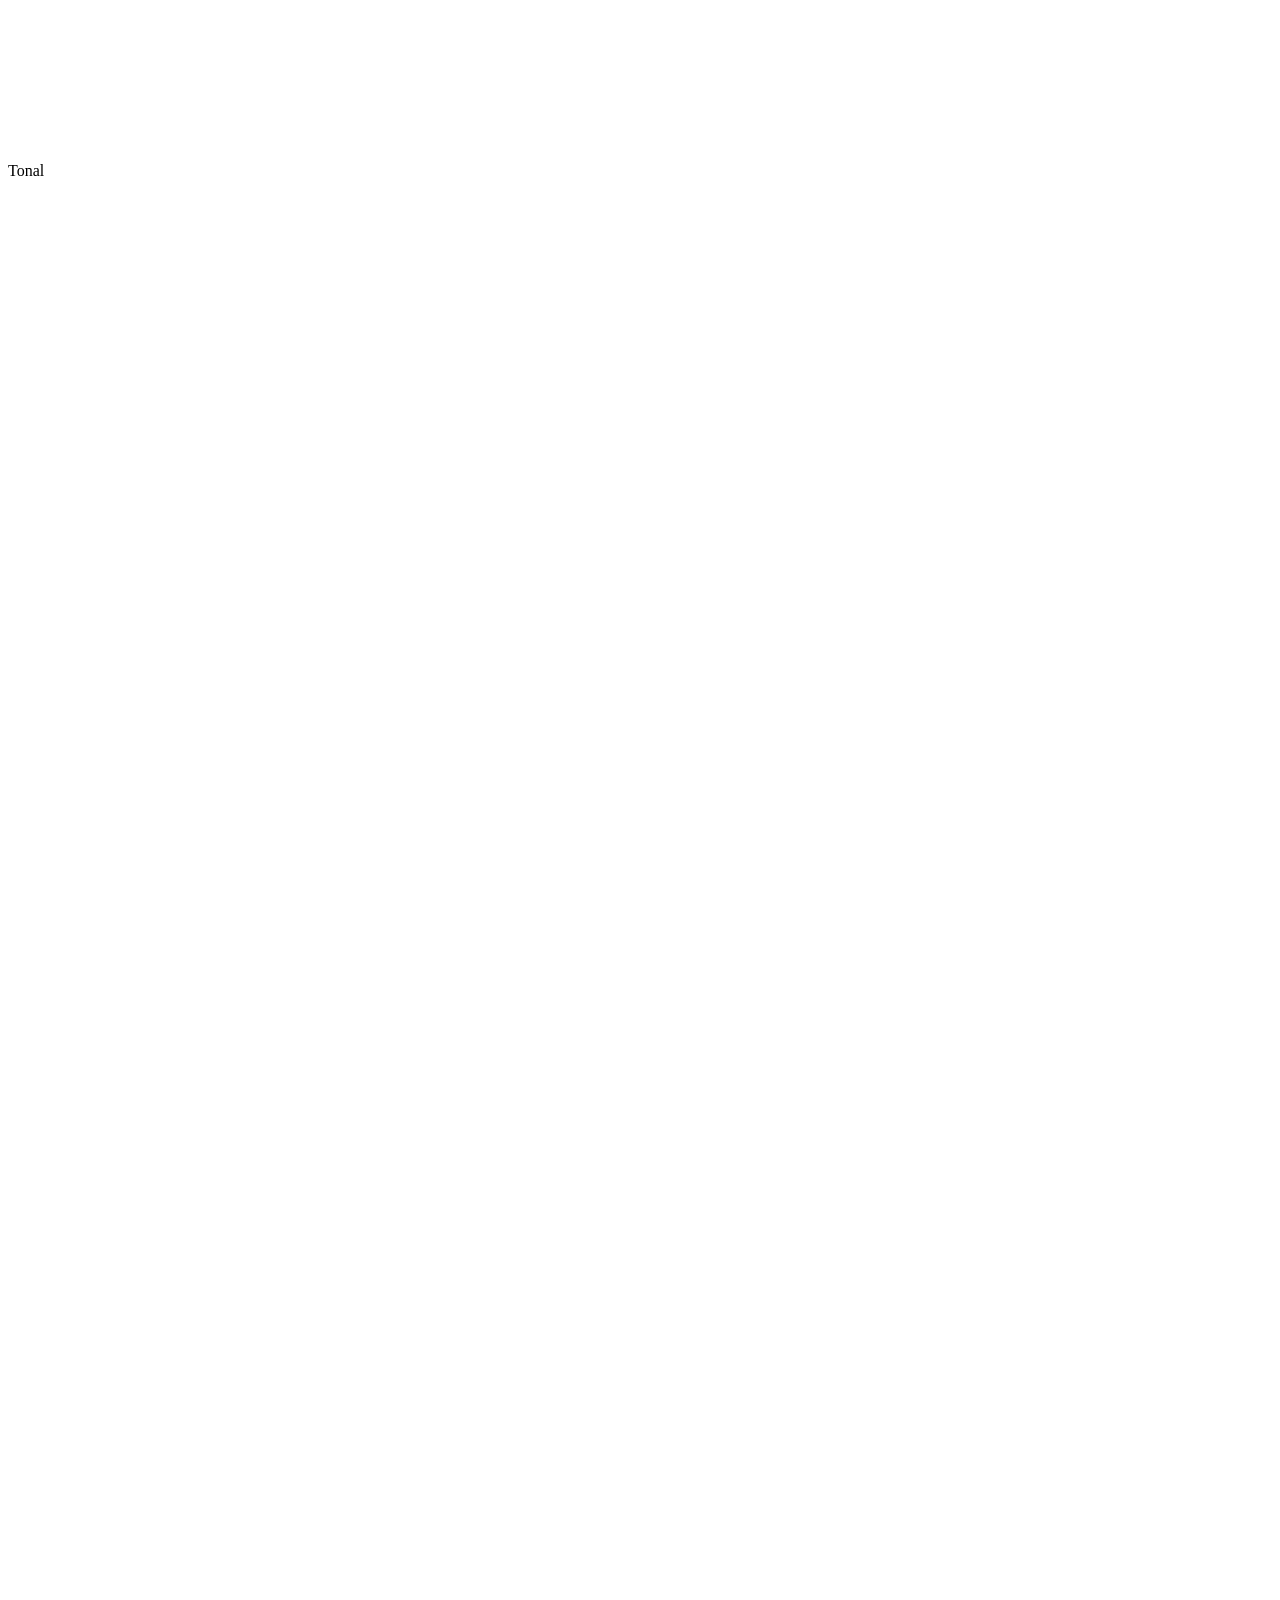
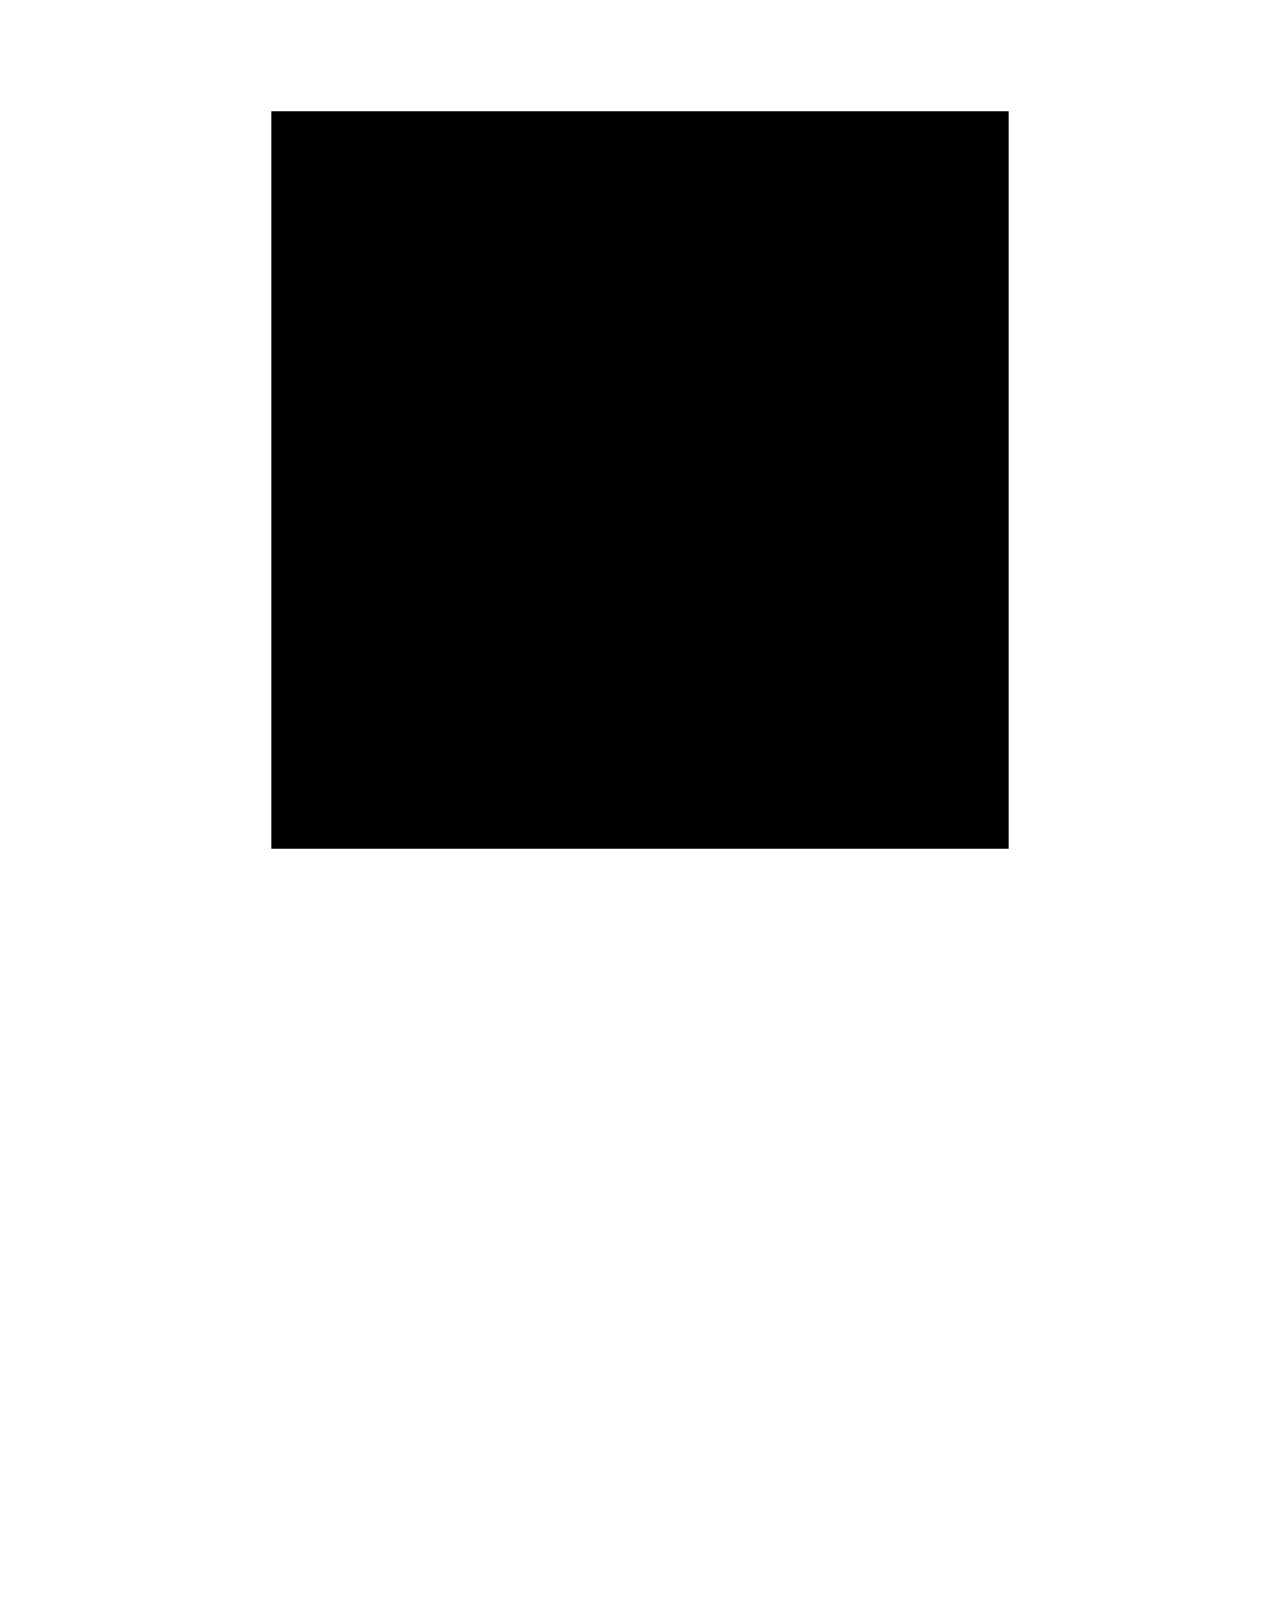
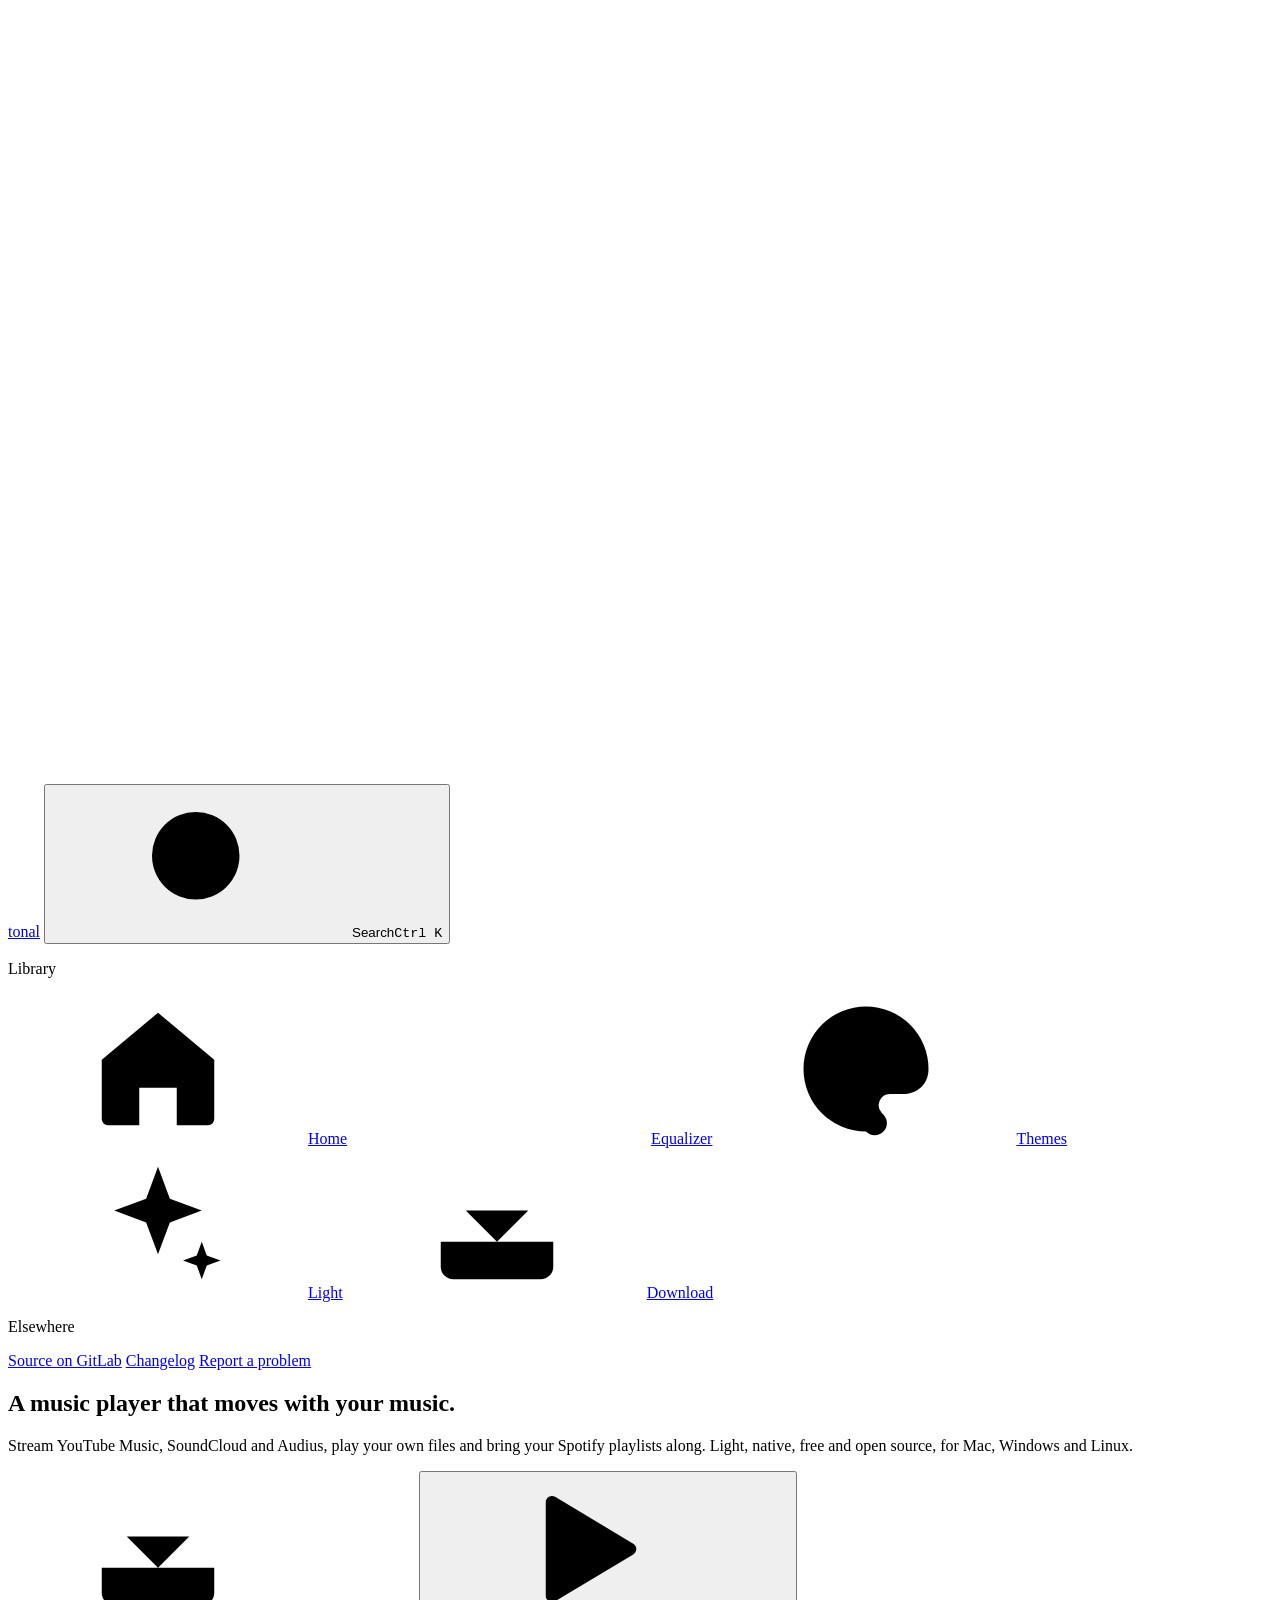
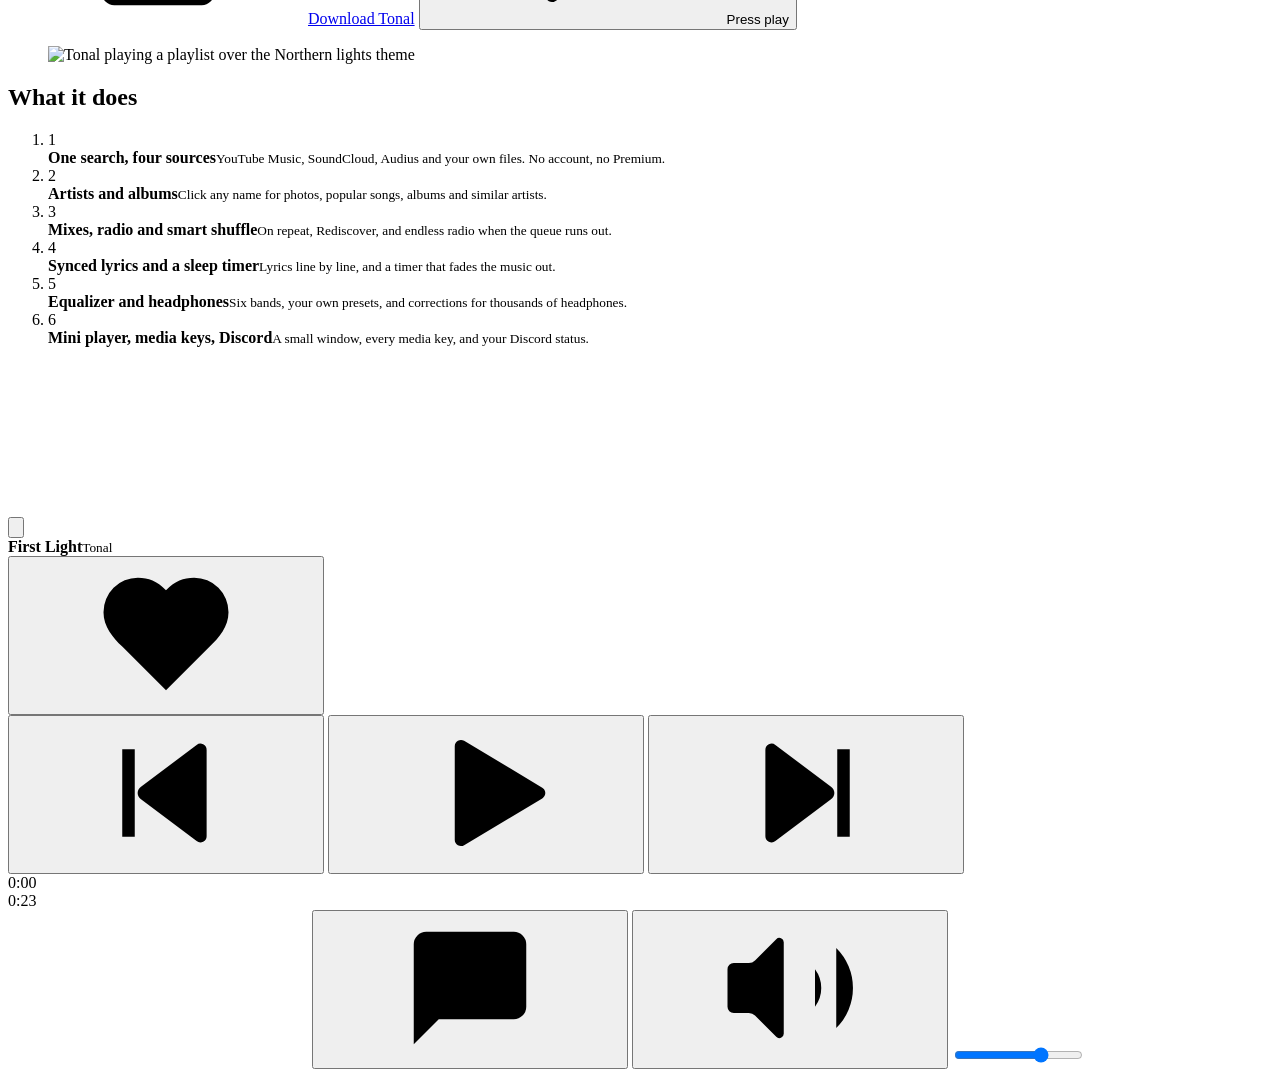
==== commit 33ae3b37: "feat(site): play real music, live themes and the rest of Tonal - Play "First Light", a loop made in " ====
--- a/site/index.html
+++ b/site/index.html
@@ -6,23 +6,27 @@
 <title>Tonal, a music player that moves with your music</title>
 <meta name="description" content="A light, native music player for Mac, Windows and Linux. YouTube Music, SoundCloud, Audius and your own files, with living themes, a bubbly equalizer and synced lyrics. Free and open source.">
 <meta name="theme-color" content="#0b0c0f">
-<link rel="icon" href="assets/icon.png">
+<link rel="icon" href="/assets/icon.png">
 <link rel="canonical" href="https://tonalplayer.com/">
 <meta property="og:type" content="website">
+<meta property="og:site_name" content="Tonal">
 <meta property="og:url" content="https://tonalplayer.com/">
 <meta property="og:title" content="Tonal, a music player that moves with your music">
 <meta property="og:description" content="Light, native and free. YouTube Music, SoundCloud, Audius and your own files.">
-<meta property="og:image" content="https://tonalplayer.com/assets/social-preview.png">
+<meta property="og:image" content="https://tonalplayer.com/og/home.png">
+<meta property="og:image:width" content="1200">
+<meta property="og:image:height" content="630">
 <meta name="twitter:card" content="summary_large_image">
-<link rel="preload" href="fonts/Unbounded.woff2" as="font" type="font/woff2" crossorigin>
-<link rel="stylesheet" href="style.css">
-<script src="main.js" defer></script>
+<link rel="preload" href="/fonts/Unbounded.woff2" as="font" type="font/woff2" crossorigin>
+<link rel="stylesheet" href="/style.css">
+<script type="module" src="/main.js"></script>
 </head>
 <body>
 <div class="glow" aria-hidden="true"></div>
 
 <svg width="0" height="0" style="position:absolute" aria-hidden="true">
   <symbol id="i-home" viewBox="0 0 24 24"><path d="M3 10.5 12 3l9 7.5V20a1 1 0 0 1-1 1h-5v-6H9v6H4a1 1 0 0 1-1-1z"/></symbol>
+  <symbol id="i-search" viewBox="0 0 24 24"><path d="M18 11a7 7 0 1 1-14 0a7 7 0 1 1 14 0z M21 21l-4.35-4.35"/></symbol>
   <symbol id="i-eq" viewBox="0 0 24 24"><path d="M4 21v-7 M4 10V3 M12 21v-9 M12 8V3 M20 21v-5 M20 12V3 M2 14h4 M10 8h4 M18 16h4"/></symbol>
   <symbol id="i-palette" viewBox="0 0 24 24"><path d="M12 22a10 10 0 1 1 10-10c0 2.8-2.2 4-4 4h-2.2a1.8 1.8 0 0 0-1.3 3l.3.3A1.8 1.8 0 0 1 12 22z M13.5 6.5a1 1 0 1 1-2 0a1 1 0 1 1 2 0z M18 10.5a1 1 0 1 1-2 0a1 1 0 1 1 2 0z M8.5 7.5a1 1 0 1 1-2 0a1 1 0 1 1 2 0z M7 12.5a1 1 0 1 1-2 0a1 1 0 1 1 2 0z"/></symbol>
   <symbol id="i-sparkle" viewBox="0 0 24 24"><path d="M12 3l1.9 5.1L19 10l-5.1 1.9L12 17l-1.9-5.1L5 10l5.1-1.9z M19 15l.8 2.2L22 18l-2.2.8L19 21l-.8-2.2L16 18l2.2-.8z"/></symbol>
@@ -34,19 +38,29 @@
   <symbol id="i-next" viewBox="0 0 24 24"><path d="M5.5 5.1v13.8a1 1 0 0 0 1.6.8L16 13a1.2 1.2 0 0 0 0-2L7.1 4.3a1 1 0 0 0-1.6.8z M17 5h2v14h-2z"/></symbol>
   <symbol id="i-volume" viewBox="0 0 24 24"><path d="M11 4.7a.7.7 0 0 0-1.2-.5L6.4 7.6A1.4 1.4 0 0 1 5.4 8H3a1 1 0 0 0-1 1v6a1 1 0 0 0 1 1h2.4a1.4 1.4 0 0 1 1 .4l3.4 3.4a.7.7 0 0 0 1.2-.5z M16 9a5 5 0 0 1 0 6 M19.4 18.4a9 9 0 0 0 0-12.8"/></symbol>
   <symbol id="i-volume-off" viewBox="0 0 24 24"><path d="M11 4.7a.7.7 0 0 0-1.2-.5L6.4 7.6A1.4 1.4 0 0 1 5.4 8H3a1 1 0 0 0-1 1v6a1 1 0 0 0 1 1h2.4a1.4 1.4 0 0 1 1 .4l3.4 3.4a.7.7 0 0 0 1.2-.5z M22 9l-6 6 M16 9l6 6"/></symbol>
+  <symbol id="i-lyrics" viewBox="0 0 24 24"><path d="M21 15a2 2 0 0 1-2 2H7l-4 4V5a2 2 0 0 1 2-2h14a2 2 0 0 1 2 2z M7 8h10 M7 12h6"/></symbol>
+  <symbol id="i-down" viewBox="0 0 24 24"><path d="m6 9 6 6 6-6"/></symbol>
+  <symbol id="i-check" viewBox="0 0 24 24"><path d="M20 6 9 17l-5-5"/></symbol>
 </svg>
 
 <div class="window" role="application" aria-label="Tonal">
-  <div class="titlebar" aria-hidden="true"><i></i><i></i><i></i><span>Tonal</span></div>
+  <canvas class="scene" aria-hidden="true"></canvas>
+
+  <div class="titlebar" aria-hidden="true">
+    <span class="lights"><i></i><i></i><i></i></span>
+    <span class="title" data-title>Tonal</span>
+    <span class="controls"><svg viewBox="0 0 12 12"><path d="M2 6h8"/></svg><svg viewBox="0 0 12 12"><path d="M2.5 2.5h7v7h-7z"/></svg><svg viewBox="0 0 12 12"><path d="M2.5 2.5l7 7 M9.5 2.5l-7 7"/></svg></span>
+  </div>
 
   <nav class="sidebar" aria-label="Pages">
-    <a class="brand" href="#/"><i class="dot"></i>tonal</a>
+    <a class="brand" href="/"><i class="dot"></i>tonal</a>
+    <button class="nav search" type="button" data-palette><svg><use href="#i-search"/></svg><span>Search</span><kbd data-mod>Ctrl K</kbd></button>
     <p class="group">Library</p>
-    <a class="nav" href="#/" data-view="home"><svg><use href="#i-home"/></svg><span>Home</span></a>
-    <a class="nav" href="#/equalizer" data-view="equalizer"><svg><use href="#i-eq"/></svg><span>Equalizer</span></a>
-    <a class="nav" href="#/themes" data-view="themes"><svg><use href="#i-palette"/></svg><span>Themes</span></a>
-    <a class="nav" href="#/light" data-view="light"><svg><use href="#i-sparkle"/></svg><span>Light</span></a>
-    <a class="nav" href="#/download" data-view="download"><svg><use href="#i-download"/></svg><span>Download</span></a>
+    <a class="nav" href="/" data-view="home"><svg><use href="#i-home"/></svg><span>Home</span></a>
+    <a class="nav" href="/equalizer/" data-view="equalizer"><svg><use href="#i-eq"/></svg><span>Equalizer</span></a>
+    <a class="nav" href="/themes/" data-view="themes"><svg><use href="#i-palette"/></svg><span>Themes</span></a>
+    <a class="nav" href="/light/" data-view="light"><svg><use href="#i-sparkle"/></svg><span>Light</span></a>
+    <a class="nav" href="/download/" data-view="download"><svg><use href="#i-download"/></svg><span>Download</span></a>
     <p class="group">Elsewhere</p>
     <a class="nav out" href="https://gitlab.com/sjdsjadjajdjsa/tonal"><span>Source on GitLab</span></a>
     <a class="nav out" href="https://gitlab.com/sjdsjadjajdjsa/tonal/-/blob/main/CHANGELOG.md"><span>Changelog</span></a>
@@ -60,35 +74,35 @@
           <h1>A music player that moves with your music.</h1>
           <p class="lead">Stream YouTube Music, SoundCloud and Audius, play your own files and bring your Spotify playlists along. Light, native, free and open source, for Mac, Windows and Linux.</p>
           <div class="cta">
-            <a class="button primary" data-download href="#/download"><svg><use href="#i-download"/></svg><span data-download-label>Download Tonal</span></a>
-            <a class="button" href="#/equalizer">Play with the equalizer</a>
+            <a class="button primary" data-download href="/download/"><svg><use href="#i-download"/></svg><span data-download-label>Download Tonal</span></a>
+            <button class="button" type="button" data-play-hint><svg class="fill"><use href="#i-play"/></svg><span>Press play</span></button>
           </div>
         </div>
         <figure class="shot">
-          <img data-preview src="assets/hero.webp" width="1240" height="780" alt="Tonal playing a playlist over the Northern lights theme">
+          <img data-preview src="/assets/hero.webp" width="1240" height="780" alt="Tonal playing a playlist over the Northern lights theme">
         </figure>
       </div>
       <h2 class="list-head">What it does</h2>
       <ol class="tracks">
-        <li data-shot="assets/search.webp"><span class="n">1</span><img src="assets/search.webp" alt=""><div><b>One search, four sources</b><small>YouTube Music, SoundCloud, Audius and your own files. No account, no Premium.</small></div></li>
-        <li data-shot="assets/album.webp"><span class="n">2</span><img src="assets/album.webp" alt=""><div><b>Artists and albums</b><small>Click any name for photos, popular songs, albums and similar artists.</small></div></li>
-        <li data-shot="assets/home.webp"><span class="n">3</span><img src="assets/home.webp" alt=""><div><b>Mixes, radio and smart shuffle</b><small>On repeat, Rediscover, and endless radio when the queue runs out.</small></div></li>
-        <li data-shot="assets/queue.webp"><span class="n">4</span><img src="assets/queue.webp" alt=""><div><b>Synced lyrics and a sleep timer</b><small>Lyrics line by line, and a timer that fades the music out.</small></div></li>
-        <li data-shot="assets/equalizer.webp"><span class="n">5</span><img src="assets/equalizer.webp" alt=""><div><b>Equalizer and headphones</b><small>Six bands, your own presets, and corrections for thousands of headphones.</small></div></li>
-        <li data-shot="assets/mini.webp"><span class="n">6</span><img src="assets/mini.webp" alt=""><div><b>Mini player, media keys, Discord</b><small>A small window, every media key, and your Discord status.</small></div></li>
+        <li data-shot="/assets/search.webp"><span class="n">1</span><img src="/assets/search.webp" alt=""><div><b>One search, four sources</b><small>YouTube Music, SoundCloud, Audius and your own files. No account, no Premium.</small></div></li>
+        <li data-shot="/assets/album.webp"><span class="n">2</span><img src="/assets/album.webp" alt=""><div><b>Artists and albums</b><small>Click any name for photos, popular songs, albums and similar artists.</small></div></li>
+        <li data-shot="/assets/home.webp"><span class="n">3</span><img src="/assets/home.webp" alt=""><div><b>Mixes, radio and smart shuffle</b><small>On repeat, Rediscover, and endless radio when the queue runs out.</small></div></li>
+        <li data-shot="/assets/queue.webp"><span class="n">4</span><img src="/assets/queue.webp" alt=""><div><b>Synced lyrics and a sleep timer</b><small>Lyrics line by line, and a timer that fades the music out.</small></div></li>
+        <li data-shot="/assets/equalizer.webp"><span class="n">5</span><img src="/assets/equalizer.webp" alt=""><div><b>Equalizer and headphones</b><small>Six bands, your own presets, and corrections for thousands of headphones.</small></div></li>
+        <li data-shot="/assets/mini.webp"><span class="n">6</span><img src="/assets/mini.webp" alt=""><div><b>Mini player, media keys, Discord</b><small>A small window, every media key, and your Discord status.</small></div></li>
       </ol>
     </section>
 
     <section class="view" data-view="equalizer" aria-label="Equalizer" hidden>
-      <h1>Press a preset.</h1>
-      <p class="lead">This is Tonal's equalizer. Each band springs into place and pops with its own note, so turn your sound on.</p>
+      <h1>Hear the difference.</h1>
+      <p class="lead">This is Tonal's equalizer, on the song in the player bar. Press play, then a preset: each band springs into place, pops with its own note and changes what you hear.</p>
       <div class="eq">
         <div class="chips" role="group" aria-label="Equalizer presets"></div>
         <svg class="eq-graph" viewBox="0 0 600 240" role="img" aria-label="Equalizer curve with six bands">
           <defs>
             <linearGradient id="eqfill" x1="0" y1="0" x2="0" y2="1">
-              <stop offset="0" stop-color="#1ed760" stop-opacity="0.28"/>
-              <stop offset="1" stop-color="#1ed760" stop-opacity="0"/>
+              <stop offset="0" stop-color="var(--accent)" stop-opacity="0.3"/>
+              <stop offset="1" stop-color="var(--accent)" stop-opacity="0"/>
             </linearGradient>
           </defs>
           <line class="zero" x1="0" x2="600" y1="120" y2="120"/>
@@ -99,16 +113,15 @@
         </svg>
         <div class="eq-labels"><span>60</span><span>150</span><span>400</span><span>1k</span><span>3k</span><span>8k</span></div>
       </div>
-      <p class="aside">In the app you can also drag each band, hold a button to hear the song without the equalizer, and keep a different setup for every pair of headphones.</p>
+      <p class="aside">Keys 1 to 6 pick the presets, like in the app. There you can also drag each band, hold a button to hear the song without the equalizer, and keep a different setup for every pair of headphones.</p>
     </section>
 
     <section class="view" data-view="themes" aria-label="Themes" hidden>
-      <h1>Fifteen living themes.</h1>
-      <p class="lead">Each theme is a moving scene with its own palettes. A theme can follow the colours of the album that's playing, react to the beat, or belong to one playlist.</p>
-      <figure class="shot wide"><img src="assets/themes-reel.webp" width="640" height="403" loading="lazy" alt="Living themes moving while a song plays: Northern lights, Misty pines, Outrun, Sakura drift and City rain"></figure>
-      <ul class="scenes">
-        <li>Aurora</li><li>Golden dunes</li><li>Ocean tide</li><li>Misty pines</li><li>Liquid glass</li><li>Outrun</li><li>Sakura drift</li><li>City rain</li><li>Lavender haze</li><li>and six more</li>
-      </ul>
+      <h1>Living themes.</h1>
+      <p class="lead">Pick one and this window turns into it, the way Tonal does. In the app there are fifteen scenes and eighteen palettes, and a theme can follow the playing album's colours or react to the beat.</p>
+      <div class="themes" role="radiogroup" aria-label="Theme"></div>
+      <div class="setting-row"><div><b>Animations</b><small>Scenes, page changes and the waves move.</small></div><button class="switch" type="button" role="switch" aria-checked="true" data-motion><i></i></button></div>
+      <figure class="shot wide"><img src="/assets/themes-reel.webp" width="640" height="403" loading="lazy" alt="Living themes moving in the app: Northern lights, Misty pines, Outrun, Sakura drift and City rain"></figure>
     </section>
 
     <section class="view" data-view="light" aria-label="Light" hidden>
@@ -150,25 +163,44 @@
     </section>
   </main>
 
+  <section class="nowplaying" aria-label="Now playing" hidden>
+    <button class="icon close" type="button" aria-label="Close now playing" data-close-now><svg><use href="#i-down"/></svg></button>
+    <div class="np-main">
+      <div class="cover big" aria-hidden="true"><svg viewBox="0 0 24 24"><path d="M2 15c2.5 0 3-5 6-5s3.5 7 6.5 7 3.5-9 7.5-9"/></svg></div>
+      <h2>First Light</h2>
+      <p>Tonal, made in code for this page</p>
+    </div>
+    <ol class="lyrics" aria-label="Lyrics"></ol>
+  </section>
+
+  <dialog class="palette" aria-label="Quick search">
+    <form method="dialog">
+      <div class="field"><svg><use href="#i-search"/></svg><input type="text" placeholder="Go to a page, preset, theme or action" autocomplete="off" spellcheck="false" aria-label="Search"></div>
+      <ul role="listbox"></ul>
+      <p class="keys"><kbd>Space</kbd> play <kbd>1</kbd>–<kbd>6</kbd> presets <kbd>←</kbd><kbd>→</kbd> pages <kbd>L</kbd> lyrics</p>
+    </form>
+  </dialog>
+
   <footer class="player" aria-label="Player">
     <canvas class="waves" aria-hidden="true"></canvas>
     <div class="now">
-      <img src="assets/icon.png" width="48" height="48" alt="">
-      <div><b data-now>Home</b><small data-version>Tonal</small></div>
+      <button class="cover" type="button" aria-label="Open now playing" data-open-now><svg viewBox="0 0 24 24"><path d="M2 15c2.5 0 3-5 6-5s3.5 7 6.5 7 3.5-9 7.5-9"/></svg></button>
+      <div><b>First Light</b><small data-version>Tonal</small></div>
       <button class="icon heart" type="button" aria-label="Like" aria-pressed="false"><svg><use href="#i-heart"/></svg></button>
     </div>
     <div class="transport">
       <div class="buttons">
         <button class="icon" type="button" data-step="-1" aria-label="Previous page"><svg class="fill"><use href="#i-prev"/></svg></button>
-        <button class="play" type="button" aria-label="Pause motion"><svg class="fill"><use href="#i-pause"/></svg></button>
+        <button class="play" type="button" aria-label="Play"><svg class="fill"><use href="#i-play"/></svg></button>
         <button class="icon" type="button" data-step="1" aria-label="Next page"><svg class="fill"><use href="#i-next"/></svg></button>
       </div>
-      <div class="progress"><span data-elapsed>0:00</span><div class="scrub" role="slider" tabindex="0" aria-label="Scroll the page" aria-valuemin="0" aria-valuemax="100" aria-valuenow="0"><i></i></div><span data-total>3:30</span></div>
+      <div class="progress"><span data-elapsed>0:00</span><div class="scrub" role="slider" tabindex="0" aria-label="Song position" aria-valuemin="0" aria-valuemax="100" aria-valuenow="0"><i></i></div><span data-total>0:23</span></div>
     </div>
     <div class="right">
-      <a class="icon" href="#/equalizer" aria-label="Equalizer"><svg><use href="#i-eq"/></svg></a>
-      <button class="icon" type="button" data-mute aria-label="Mute the equalizer sounds"><svg><use href="#i-volume"/></svg></button>
-      <input class="volume" type="range" min="0" max="100" value="70" aria-label="Equalizer sound volume">
+      <a class="icon" href="/equalizer/" data-link aria-label="Equalizer"><svg><use href="#i-eq"/></svg></a>
+      <button class="icon" type="button" data-open-now aria-label="Lyrics"><svg><use href="#i-lyrics"/></svg></button>
+      <button class="icon" type="button" data-mute aria-label="Mute"><svg><use href="#i-volume"/></svg></button>
+      <input class="volume" type="range" min="0" max="100" value="70" aria-label="Volume">
     </div>
   </footer>
 </div>
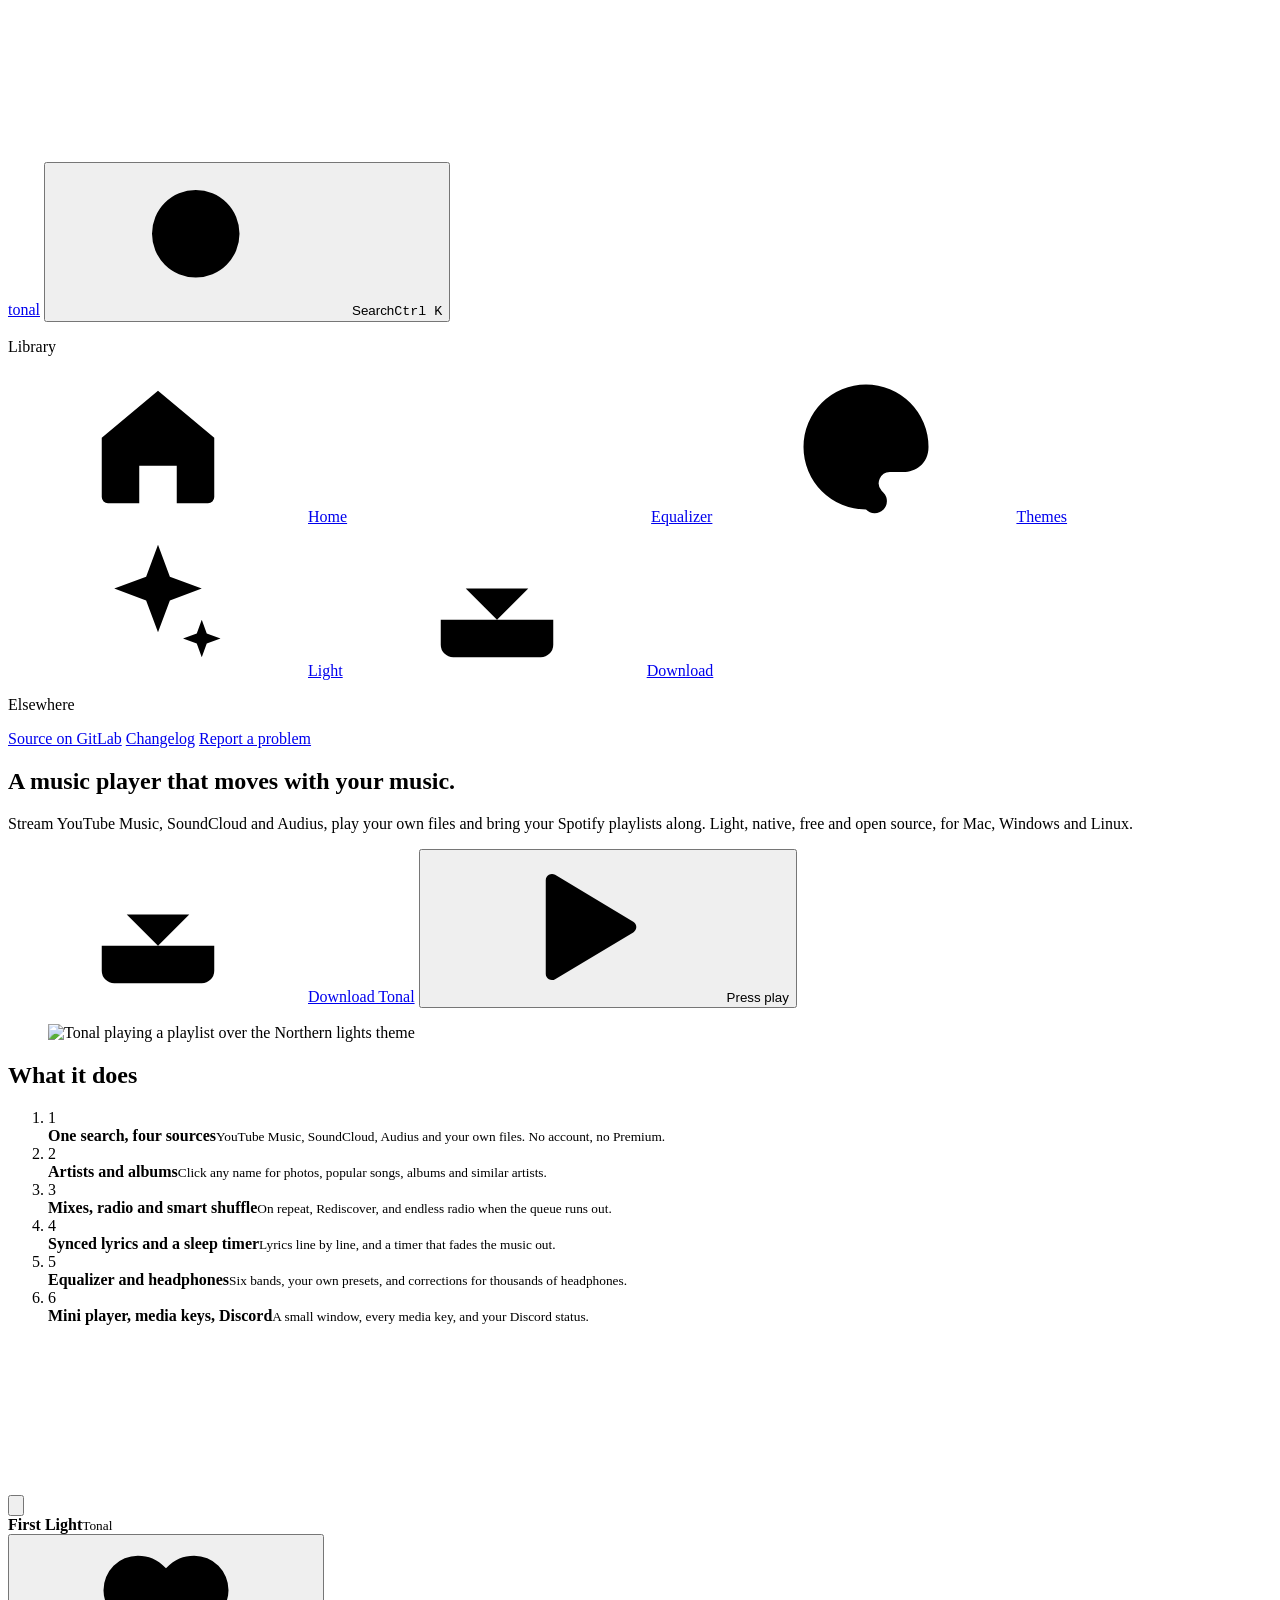
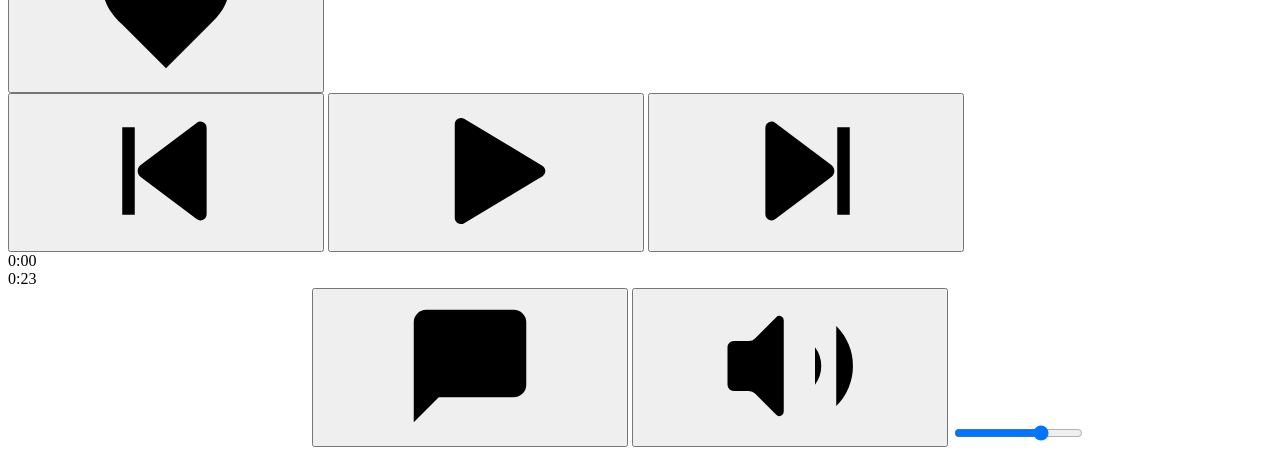
==== commit 251ffbbc: "feat(site): fill the screen and paint Tonal's real themes - The player fills the browser; the floati" ====
--- a/site/index.html
+++ b/site/index.html
@@ -6,6 +6,7 @@
 <title>Tonal, a music player that moves with your music</title>
 <meta name="description" content="A light, native music player for Mac, Windows and Linux. YouTube Music, SoundCloud, Audius and your own files, with living themes, a bubbly equalizer and synced lyrics. Free and open source.">
 <meta name="theme-color" content="#0b0c0f">
+<meta name="base" content="/">
 <link rel="icon" href="/assets/icon.png">
 <link rel="canonical" href="https://tonalplayer.com/">
 <meta property="og:type" content="website">
@@ -22,7 +23,6 @@
 <script type="module" src="/main.js"></script>
 </head>
 <body>
-<div class="glow" aria-hidden="true"></div>
 
 <svg width="0" height="0" style="position:absolute" aria-hidden="true">
   <symbol id="i-home" viewBox="0 0 24 24"><path d="M3 10.5 12 3l9 7.5V20a1 1 0 0 1-1 1h-5v-6H9v6H4a1 1 0 0 1-1-1z"/></symbol>
@@ -46,11 +46,6 @@
 <div class="window" role="application" aria-label="Tonal">
   <canvas class="scene" aria-hidden="true"></canvas>
 
-  <div class="titlebar" aria-hidden="true">
-    <span class="lights"><i></i><i></i><i></i></span>
-    <span class="title" data-title>Tonal</span>
-    <span class="controls"><svg viewBox="0 0 12 12"><path d="M2 6h8"/></svg><svg viewBox="0 0 12 12"><path d="M2.5 2.5h7v7h-7z"/></svg><svg viewBox="0 0 12 12"><path d="M2.5 2.5l7 7 M9.5 2.5l-7 7"/></svg></span>
-  </div>
 
   <nav class="sidebar" aria-label="Pages">
     <a class="brand" href="/"><i class="dot"></i>tonal</a>
@@ -118,8 +113,11 @@
 
     <section class="view" data-view="themes" aria-label="Themes" hidden>
       <h1>Living themes.</h1>
-      <p class="lead">Pick one and this window turns into it, the way Tonal does. In the app there are fifteen scenes and eighteen palettes, and a theme can follow the playing album's colours or react to the beat.</p>
+      <p class="lead">Pick one and this window turns into it. These are painted live by Tonal's own scene code, so they look just like the app. Play the song and they move to the beat.</p>
       <div class="themes" role="radiogroup" aria-label="Theme"></div>
+      <h2>Your colors</h2>
+      <p class="aside">Pick five colours, darkest first. The last one is the accent. In the app you can also put your own picture, GIF or video behind Tonal, and share a theme as a file.</p>
+      <div class="mix" data-mix></div>
       <div class="setting-row"><div><b>Animations</b><small>Scenes, page changes and the waves move.</small></div><button class="switch" type="button" role="switch" aria-checked="true" data-motion><i></i></button></div>
       <figure class="shot wide"><img src="/assets/themes-reel.webp" width="640" height="403" loading="lazy" alt="Living themes moving in the app: Northern lights, Misty pines, Outrun, Sakura drift and City rain"></figure>
     </section>
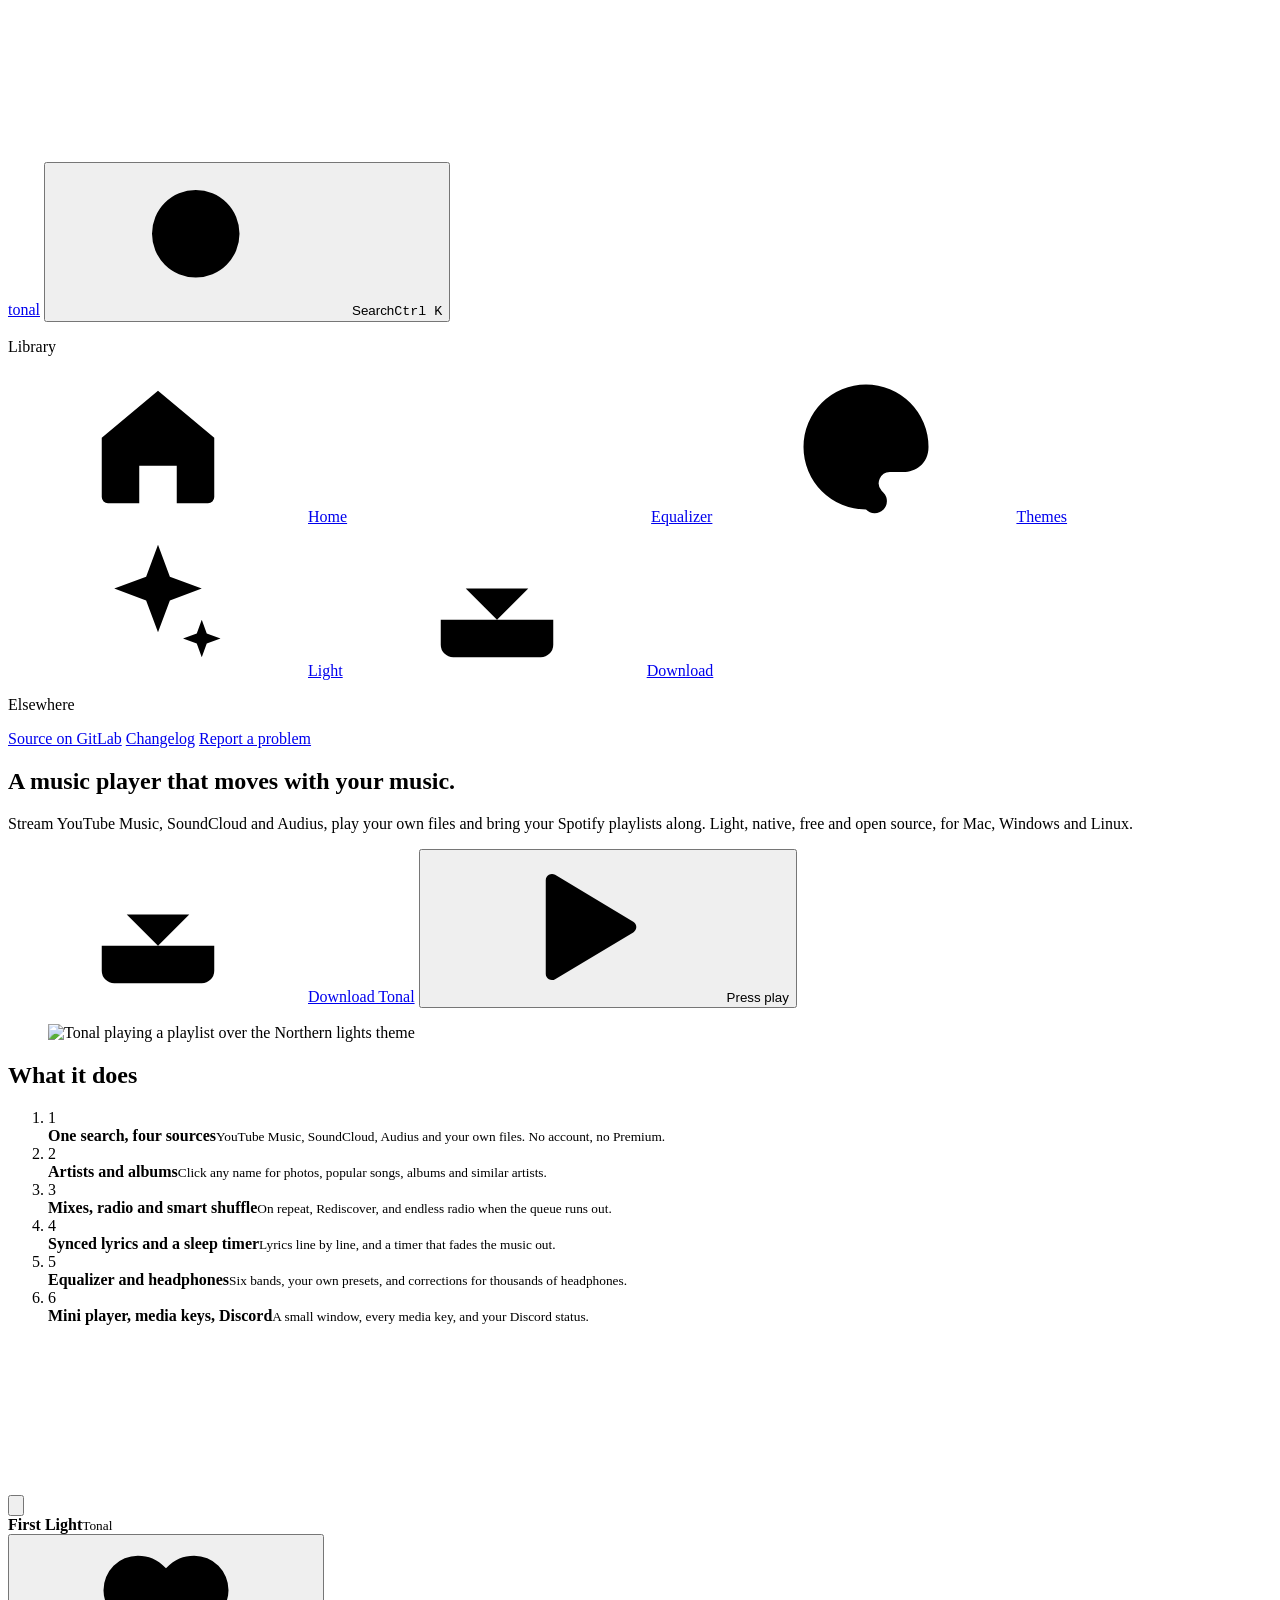
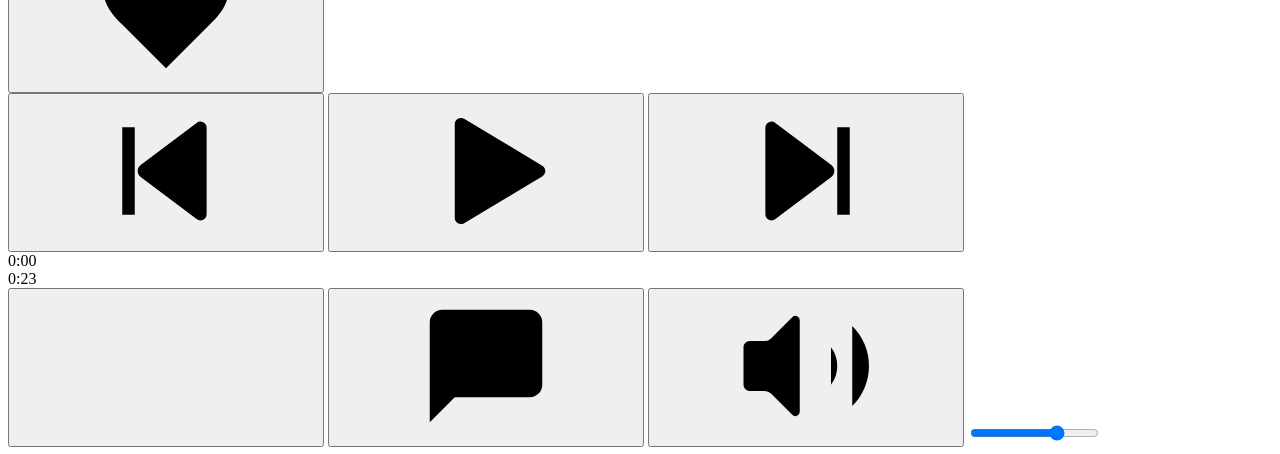
==== commit 337e03a5: "fix(site): a better song, working lyrics and equalizer buttons - New 16-bar instrumental: electric p" ====
--- a/site/index.html
+++ b/site/index.html
@@ -195,8 +195,8 @@
       <div class="progress"><span data-elapsed>0:00</span><div class="scrub" role="slider" tabindex="0" aria-label="Song position" aria-valuemin="0" aria-valuemax="100" aria-valuenow="0"><i></i></div><span data-total>0:23</span></div>
     </div>
     <div class="right">
-      <a class="icon" href="/equalizer/" data-link aria-label="Equalizer"><svg><use href="#i-eq"/></svg></a>
-      <button class="icon" type="button" data-open-now aria-label="Lyrics"><svg><use href="#i-lyrics"/></svg></button>
+      <button class="icon" type="button" data-eq-toggle aria-label="Equalizer" aria-pressed="false"><svg><use href="#i-eq"/></svg></button>
+      <button class="icon" type="button" data-open-now aria-label="Lyrics" aria-pressed="false"><svg><use href="#i-lyrics"/></svg></button>
       <button class="icon" type="button" data-mute aria-label="Mute"><svg><use href="#i-volume"/></svg></button>
       <input class="volume" type="range" min="0" max="100" value="70" aria-label="Volume">
     </div>
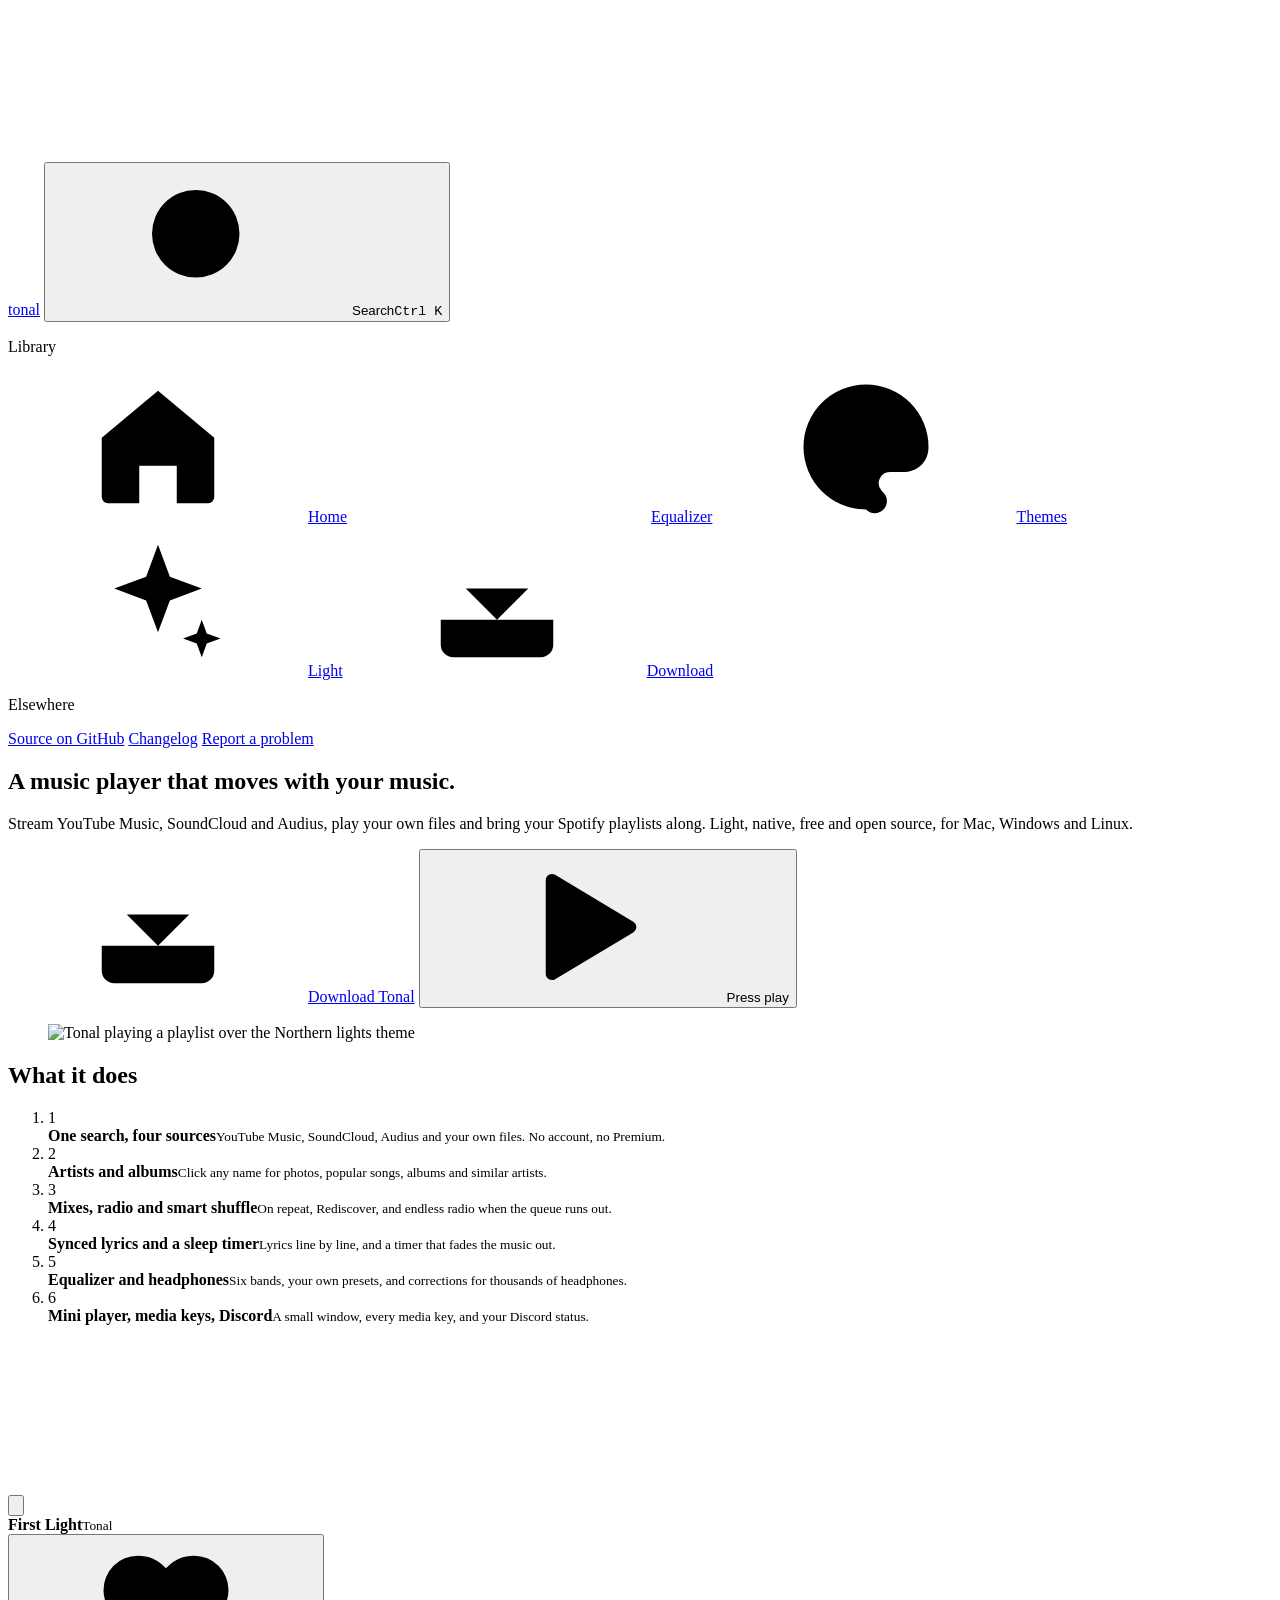
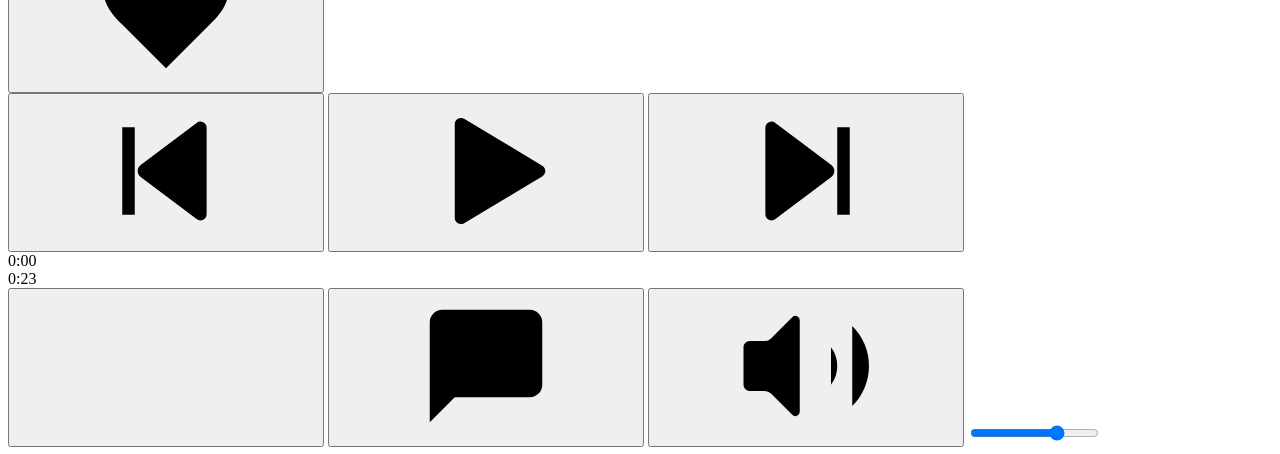
==== commit 7532bfac: "feat(site): point downloads and links at GitHub - Downloads use GitHub's latest release files  - The" ====
--- a/site/index.html
+++ b/site/index.html
@@ -57,9 +57,9 @@
     <a class="nav" href="/light/" data-view="light"><svg><use href="#i-sparkle"/></svg><span>Light</span></a>
     <a class="nav" href="/download/" data-view="download"><svg><use href="#i-download"/></svg><span>Download</span></a>
     <p class="group">Elsewhere</p>
-    <a class="nav out" href="https://gitlab.com/sjdsjadjajdjsa/tonal"><span>Source on GitLab</span></a>
-    <a class="nav out" href="https://gitlab.com/sjdsjadjajdjsa/tonal/-/blob/main/CHANGELOG.md"><span>Changelog</span></a>
-    <a class="nav out" href="https://gitlab.com/sjdsjadjajdjsa/tonal/-/issues"><span>Report a problem</span></a>
+    <a class="nav out" href="https://github.com/sjdsjadjajdjsa/tonal"><span>Source on GitHub</span></a>
+    <a class="nav out" href="https://github.com/sjdsjadjajdjsa/tonal/blob/main/CHANGELOG.md"><span>Changelog</span></a>
+    <a class="nav out" href="https://github.com/sjdsjadjajdjsa/tonal/issues"><span>Report a problem</span></a>
   </nav>
 
   <main class="panel" tabindex="-1">
@@ -134,7 +134,7 @@
         <div class="row"><span>YouTube Music</span><i style="--v:805"></i><b>805 MB</b></div>
         <div class="row"><span>Spotify</span><i style="--v:1282"></i><b>1,282 MB</b></div>
       </div>
-      <p class="aside">Measured with <a href="https://gitlab.com/sjdsjadjajdjsa/tonal/-/blob/main/bench/bench.py">bench.py</a> on Arch Linux with a Ryzen 5 7600, October 2026, with Tonal's waves on. Strawberry, Amberol and Tauon play a local file; the others stream, which costs more. With its waves off, Tonal uses 118 MB.</p>
+      <p class="aside">Measured with <a href="https://github.com/sjdsjadjajdjsa/tonal/blob/main/bench/bench.py">bench.py</a> on Arch Linux with a Ryzen 5 7600, October 2026, with Tonal's waves on. Strawberry, Amberol and Tauon play a local file; the others stream, which costs more. With its waves off, Tonal uses 118 MB.</p>
     </section>
 
     <section class="view" data-view="download" aria-label="Download" hidden>
@@ -143,18 +143,18 @@
       <div class="groups">
         <div class="group-card" data-os="mac">
           <h2>Mac</h2>
-          <div class="setting"><div><b>Tonal for Mac</b><small>Apple Silicon, macOS 14.4 or newer</small></div><a class="button primary" href="https://gitlab.com/sjdsjadjajdjsa/tonal/-/releases/permalink/latest/downloads/tonal-macos-arm64.dmg">Download .dmg</a></div>
+          <div class="setting"><div><b>Tonal for Mac</b><small>Apple Silicon, macOS 14.4 or newer</small></div><a class="button primary" href="https://github.com/sjdsjadjajdjsa/tonal/releases/latest/download/tonal-macos-arm64.dmg">Download .dmg</a></div>
           <div class="setting stack"><div><b>Then run this once in Terminal</b><small>Tonal isn't signed by Apple, so macOS calls it damaged until you do.</small></div><button class="copy" type="button" data-copy="xattr -dr com.apple.quarantine /Applications/Tonal.app"><code>xattr -dr com.apple.quarantine /Applications/Tonal.app</code><span>Copy</span></button></div>
         </div>
         <div class="group-card" data-os="windows">
           <h2>Windows</h2>
-          <div class="setting"><div><b>Installer</b><small>Windows 10 or 11. mpv and yt-dlp are inside.</small></div><a class="button primary" href="https://gitlab.com/sjdsjadjajdjsa/tonal/-/releases/permalink/latest/downloads/tonal-setup-x86_64.exe">Download</a></div>
-          <div class="setting"><div><b>Portable</b><small>Unzip anywhere, even a USB stick.</small></div><a class="button" href="https://gitlab.com/sjdsjadjajdjsa/tonal/-/releases/permalink/latest/downloads/tonal-windows-x86_64.zip">.zip</a></div>
+          <div class="setting"><div><b>Installer</b><small>Windows 10 or 11. mpv and yt-dlp are inside.</small></div><a class="button primary" href="https://github.com/sjdsjadjajdjsa/tonal/releases/latest/download/tonal-setup-x86_64.exe">Download</a></div>
+          <div class="setting"><div><b>Portable</b><small>Unzip anywhere, even a USB stick.</small></div><a class="button" href="https://github.com/sjdsjadjajdjsa/tonal/releases/latest/download/tonal-windows-x86_64.zip">.zip</a></div>
         </div>
         <div class="group-card" data-os="linux">
           <h2>Linux</h2>
-          <div class="setting"><div><b>AppImage</b><small>glibc 2.35 or newer. Needs mpv.</small></div><a class="button primary" href="https://gitlab.com/sjdsjadjajdjsa/tonal/-/releases/permalink/latest/downloads/tonal-x86_64.AppImage">Download</a></div>
-          <div class="setting"><div><b>Plain folder</b><small>The same build as a .tar.gz.</small></div><a class="button" href="https://gitlab.com/sjdsjadjajdjsa/tonal/-/releases/permalink/latest/downloads/tonal-linux-x86_64.tar.gz">.tar.gz</a></div>
+          <div class="setting"><div><b>AppImage</b><small>glibc 2.35 or newer. Needs mpv.</small></div><a class="button primary" href="https://github.com/sjdsjadjajdjsa/tonal/releases/latest/download/tonal-x86_64.AppImage">Download</a></div>
+          <div class="setting"><div><b>Plain folder</b><small>The same build as a .tar.gz.</small></div><a class="button" href="https://github.com/sjdsjadjajdjsa/tonal/releases/latest/download/tonal-linux-x86_64.tar.gz">.tar.gz</a></div>
         </div>
       </div>
       <p class="aside">Tonal updates itself from Settings, Updates. Arch users can build it with the PKGBUILD in <code>packaging/aur/tonal</code>.</p>
